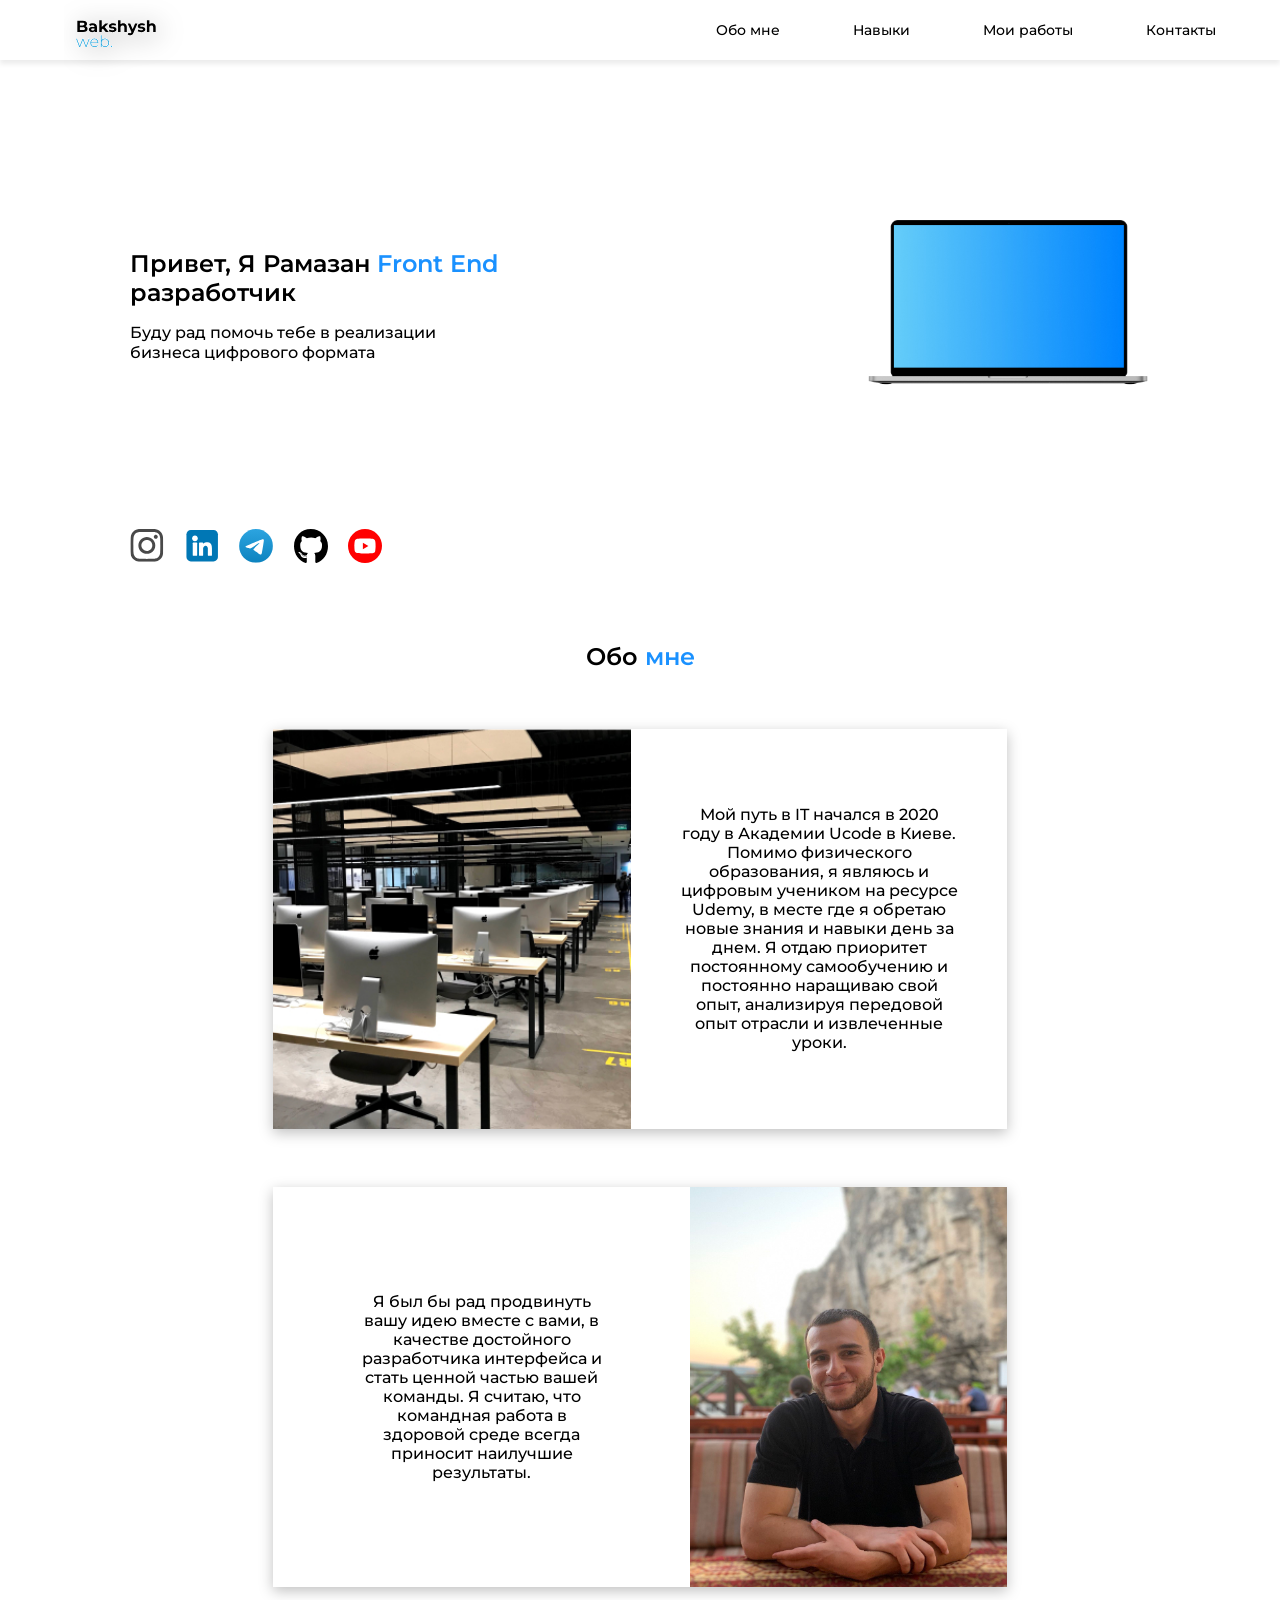
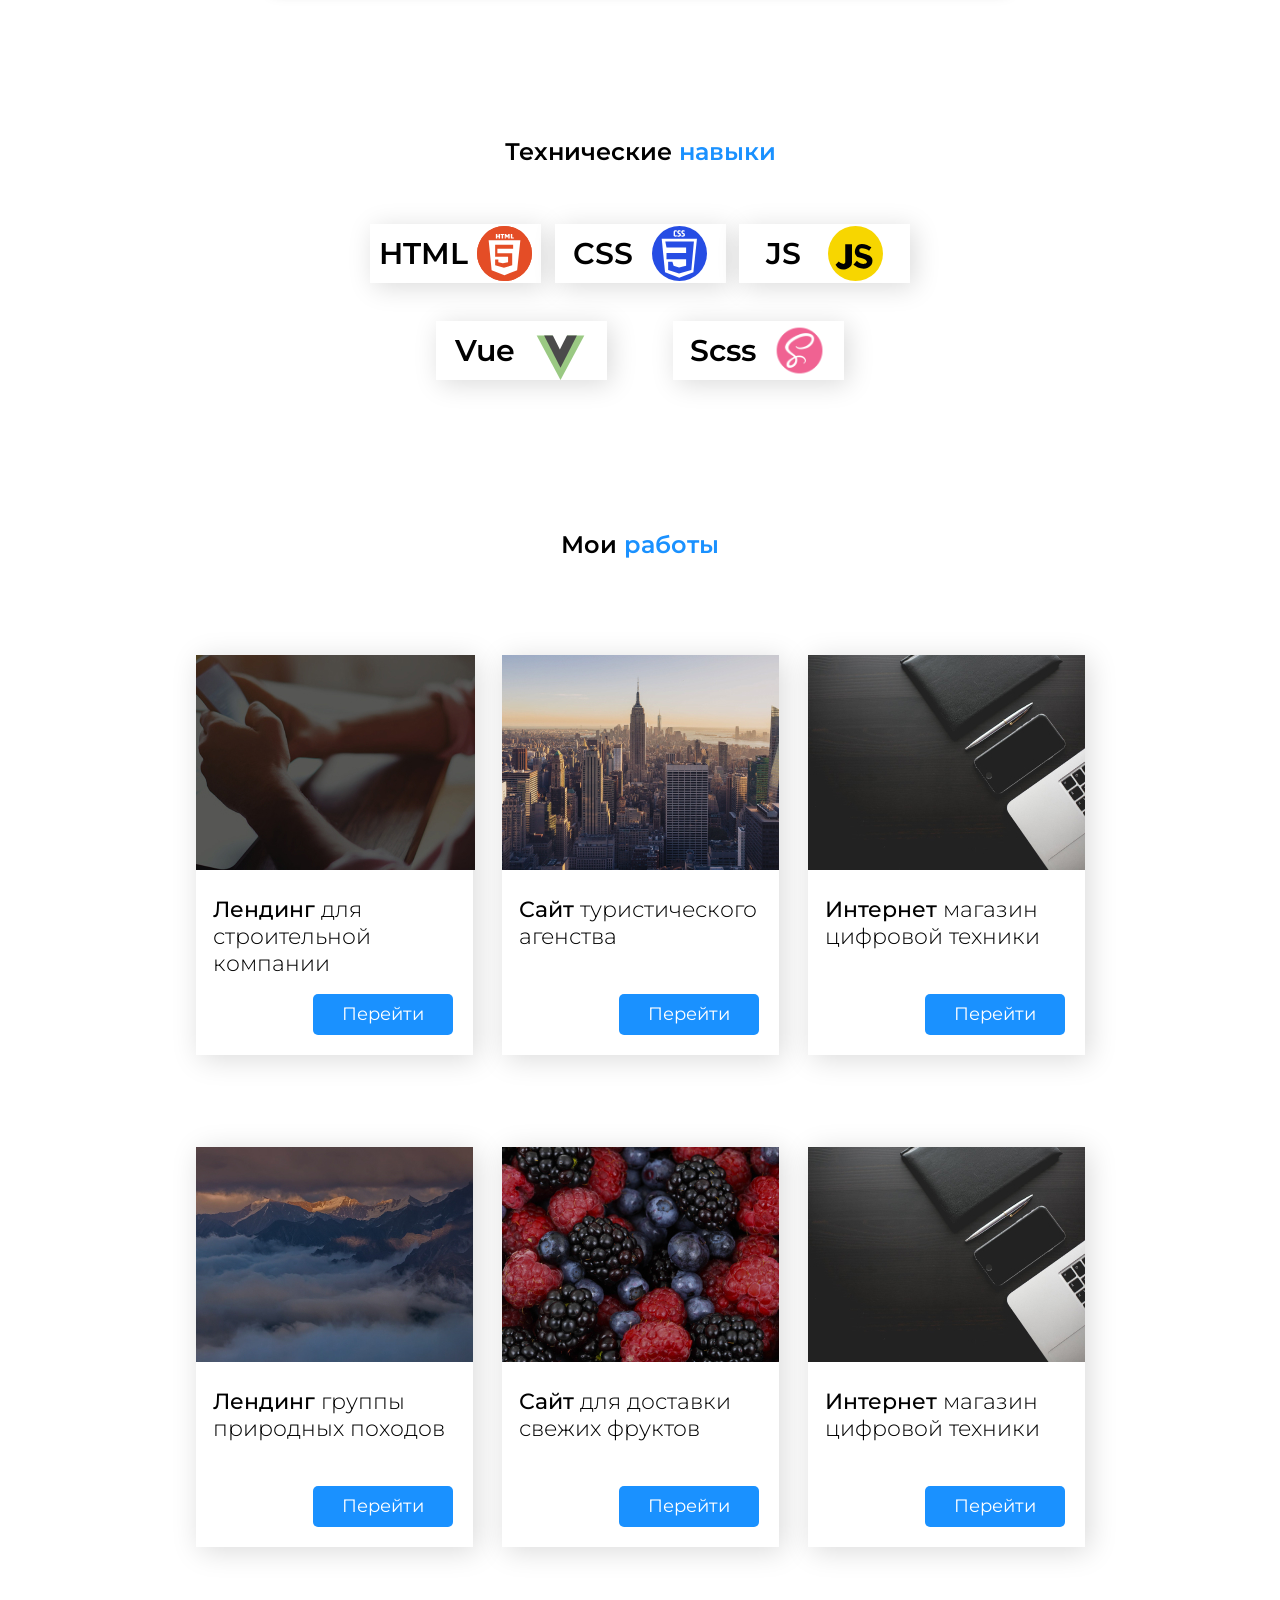
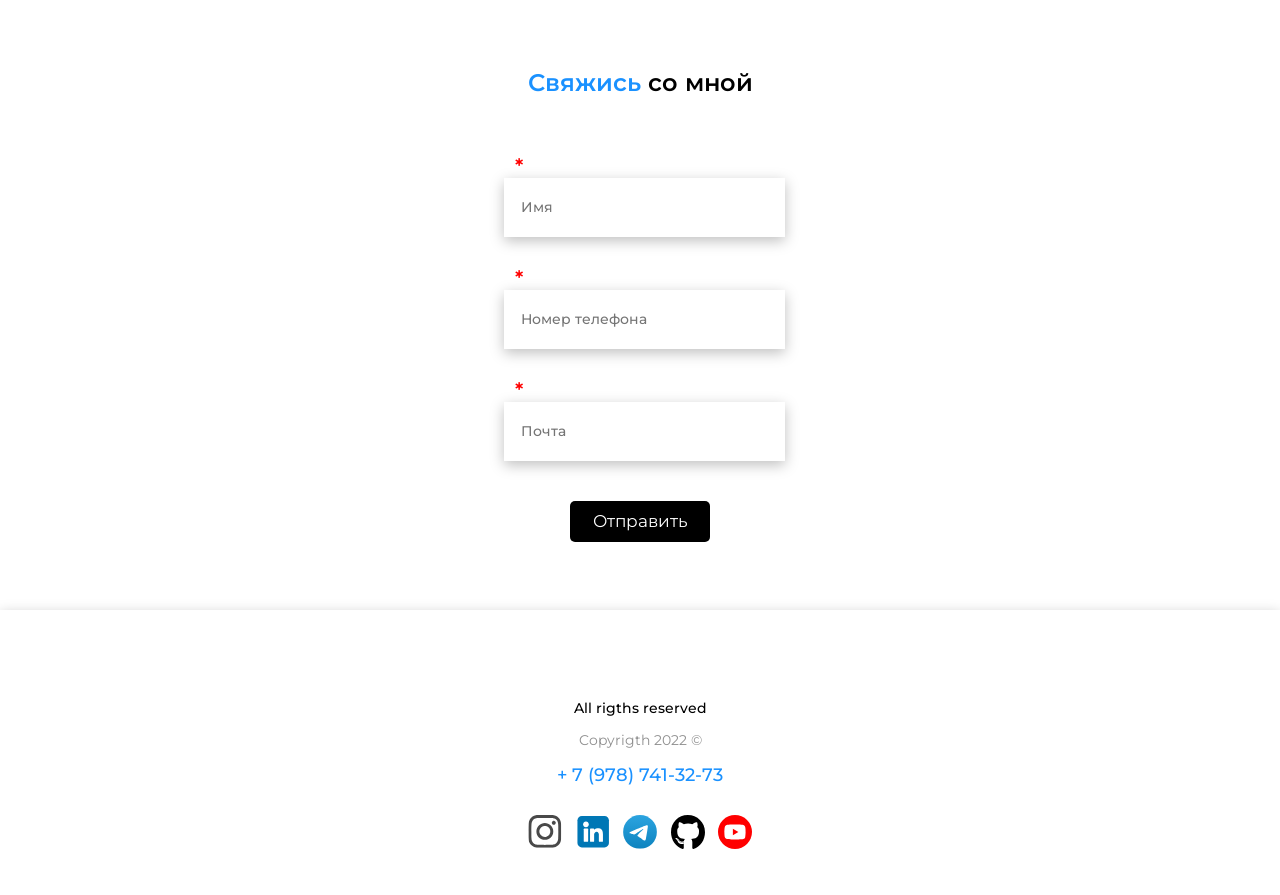
==== index.html @ eff7e360 "second commit" ====
<!DOCTYPE html>
<html lang="en">
<head>
    <meta charset="UTF-8">
    <meta http-equiv="X-UA-Compatible" content="IE=edge">
    <meta name="viewport" content="width=device-width, initial-scale=1.0">
    <link rel="stylesheet" href="/src/css/style.css">
    <title>Bakshyshov-FrontEnd</title>
</head>
<body>
    <header class="header">

        <div class="header-mobile">
            <div class="header-mobile__box">
                <div class="header-mobile__box--logo">
                    <a href="">
                        <svg width="123" height="79" viewBox="0 0 123 79" fill="none" xmlns="http://www.w3.org/2000/svg">
                            <g filter="url(#filter0_d_19_396)">
                            <path d="M13.328 32V20.8H18.8C20.208 20.8 21.264 21.0667 21.968 21.6C22.6827 22.1333 23.04 22.8373 23.04 23.712C23.04 24.2987 22.896 24.8107 22.608 25.248C22.32 25.6747 21.9253 26.0053 21.424 26.24C20.9227 26.4747 20.3467 26.592 19.696 26.592L20 25.936C20.704 25.936 21.328 26.0533 21.872 26.288C22.416 26.512 22.8373 26.848 23.136 27.296C23.4453 27.744 23.6 28.2933 23.6 28.944C23.6 29.904 23.2213 30.656 22.464 31.2C21.7067 31.7333 20.592 32 19.12 32H13.328ZM15.904 30.048H18.928C19.6 30.048 20.1067 29.9413 20.448 29.728C20.8 29.504 20.976 29.152 20.976 28.672C20.976 28.2027 20.8 27.856 20.448 27.632C20.1067 27.3973 19.6 27.28 18.928 27.28H15.712V25.392H18.48C19.1093 25.392 19.5893 25.2853 19.92 25.072C20.2613 24.848 20.432 24.512 20.432 24.064C20.432 23.6267 20.2613 23.3013 19.92 23.088C19.5893 22.864 19.1093 22.752 18.48 22.752H15.904V30.048ZM30.6664 32V30.32L30.5064 29.952V26.944C30.5064 26.4107 30.341 25.9947 30.0104 25.696C29.6904 25.3973 29.1944 25.248 28.5224 25.248C28.0637 25.248 27.6104 25.3227 27.1624 25.472C26.725 25.6107 26.3517 25.8027 26.0424 26.048L25.1464 24.304C25.6157 23.9733 26.181 23.7173 26.8424 23.536C27.5037 23.3547 28.1757 23.264 28.8584 23.264C30.1704 23.264 31.189 23.5733 31.9144 24.192C32.6397 24.8107 33.0024 25.776 33.0024 27.088V32H30.6664ZM28.0424 32.128C27.3704 32.128 26.7944 32.016 26.3144 31.792C25.8344 31.5573 25.4664 31.2427 25.2104 30.848C24.9544 30.4533 24.8264 30.0107 24.8264 29.52C24.8264 29.008 24.949 28.56 25.1944 28.176C25.4504 27.792 25.8504 27.4933 26.3944 27.28C26.9384 27.056 27.6477 26.944 28.5224 26.944H30.8104V28.4H28.7944C28.2077 28.4 27.8024 28.496 27.5784 28.688C27.365 28.88 27.2584 29.12 27.2584 29.408C27.2584 29.728 27.381 29.984 27.6264 30.176C27.8824 30.3573 28.229 30.448 28.6664 30.448C29.0824 30.448 29.4557 30.352 29.7864 30.16C30.117 29.9573 30.357 29.664 30.5064 29.28L30.8904 30.432C30.709 30.9867 30.3784 31.408 29.8984 31.696C29.4184 31.984 28.7997 32.128 28.0424 32.128ZM37.3254 30.24L37.3894 27.2L41.4054 23.392H44.3814L40.5254 27.312L39.2294 28.368L37.3254 30.24ZM35.2614 32V20.128H37.7574V32H35.2614ZM41.6774 32L38.7654 28.384L40.3334 26.448L44.7014 32H41.6774ZM48.4386 32.128C47.7026 32.128 46.9933 32.0427 46.3106 31.872C45.6386 31.6907 45.1053 31.4667 44.7106 31.2L45.5426 29.408C45.9373 29.6533 46.4013 29.856 46.9346 30.016C47.4786 30.1653 48.012 30.24 48.5346 30.24C49.1106 30.24 49.516 30.1707 49.7506 30.032C49.996 29.8933 50.1186 29.7013 50.1186 29.456C50.1186 29.2533 50.0226 29.104 49.8306 29.008C49.6493 28.9013 49.404 28.8213 49.0946 28.768C48.7853 28.7147 48.444 28.6613 48.0706 28.608C47.708 28.5547 47.34 28.4853 46.9666 28.4C46.5933 28.304 46.252 28.1653 45.9426 27.984C45.6333 27.8027 45.3826 27.5573 45.1906 27.248C45.0093 26.9387 44.9186 26.5387 44.9186 26.048C44.9186 25.504 45.0733 25.024 45.3826 24.608C45.7026 24.192 46.1613 23.8667 46.7586 23.632C47.356 23.3867 48.0706 23.264 48.9026 23.264C49.4893 23.264 50.0866 23.328 50.6946 23.456C51.3026 23.584 51.8093 23.7707 52.2146 24.016L51.3826 25.792C50.9666 25.5467 50.5453 25.3813 50.1186 25.296C49.7026 25.2 49.2973 25.152 48.9026 25.152C48.348 25.152 47.9426 25.2267 47.6866 25.376C47.4306 25.5253 47.3026 25.7173 47.3026 25.952C47.3026 26.1653 47.3933 26.3253 47.5746 26.432C47.7666 26.5387 48.0173 26.624 48.3266 26.688C48.636 26.752 48.972 26.8107 49.3346 26.864C49.708 26.9067 50.0813 26.976 50.4546 27.072C50.828 27.168 51.164 27.3067 51.4626 27.488C51.772 27.6587 52.0226 27.8987 52.2146 28.208C52.4066 28.5067 52.5026 28.9013 52.5026 29.392C52.5026 29.9253 52.3426 30.4 52.0226 30.816C51.7026 31.2213 51.2386 31.5413 50.6306 31.776C50.0333 32.0107 49.3026 32.128 48.4386 32.128ZM59.2746 23.264C59.9573 23.264 60.5653 23.4027 61.0986 23.68C61.6426 23.9467 62.0693 24.3627 62.3786 24.928C62.688 25.4827 62.8426 26.1973 62.8426 27.072V32H60.3466V27.456C60.3466 26.7627 60.192 26.2507 59.8826 25.92C59.584 25.5893 59.1573 25.424 58.6026 25.424C58.208 25.424 57.8506 25.5093 57.5306 25.68C57.2213 25.84 56.976 26.0907 56.7946 26.432C56.624 26.7733 56.5386 27.2107 56.5386 27.744V32H54.0426V20.128H56.5386V25.776L55.9786 25.056C56.288 24.48 56.7306 24.0373 57.3066 23.728C57.8826 23.4187 58.5386 23.264 59.2746 23.264ZM66.0369 35.232C65.5889 35.232 65.1462 35.1627 64.7089 35.024C64.2715 34.8853 63.9142 34.6933 63.6369 34.448L64.5489 32.672C64.7409 32.8427 64.9595 32.976 65.2049 33.072C65.4609 33.168 65.7115 33.216 65.9569 33.216C66.3089 33.216 66.5862 33.1307 66.7889 32.96C67.0022 32.8 67.1942 32.528 67.3649 32.144L67.8129 31.088L68.0049 30.816L71.0929 23.392H73.4929L69.6049 32.528C69.3275 33.2213 69.0075 33.7653 68.6449 34.16C68.2929 34.5547 67.8982 34.832 67.4609 34.992C67.0342 35.152 66.5595 35.232 66.0369 35.232ZM67.5089 32.336L63.6689 23.392H66.2449L69.2209 30.592L67.5089 32.336ZM77.2824 32.128C76.5464 32.128 75.837 32.0427 75.1544 31.872C74.4824 31.6907 73.949 31.4667 73.5544 31.2L74.3864 29.408C74.781 29.6533 75.245 29.856 75.7784 30.016C76.3224 30.1653 76.8557 30.24 77.3784 30.24C77.9544 30.24 78.3597 30.1707 78.5944 30.032C78.8397 29.8933 78.9624 29.7013 78.9624 29.456C78.9624 29.2533 78.8664 29.104 78.6744 29.008C78.493 28.9013 78.2477 28.8213 77.9384 28.768C77.629 28.7147 77.2877 28.6613 76.9144 28.608C76.5517 28.5547 76.1837 28.4853 75.8104 28.4C75.437 28.304 75.0957 28.1653 74.7864 27.984C74.477 27.8027 74.2264 27.5573 74.0344 27.248C73.853 26.9387 73.7624 26.5387 73.7624 26.048C73.7624 25.504 73.917 25.024 74.2264 24.608C74.5464 24.192 75.005 23.8667 75.6024 23.632C76.1997 23.3867 76.9144 23.264 77.7464 23.264C78.333 23.264 78.9304 23.328 79.5384 23.456C80.1464 23.584 80.653 23.7707 81.0584 24.016L80.2264 25.792C79.8104 25.5467 79.389 25.3813 78.9624 25.296C78.5464 25.2 78.141 25.152 77.7464 25.152C77.1917 25.152 76.7864 25.2267 76.5304 25.376C76.2744 25.5253 76.1464 25.7173 76.1464 25.952C76.1464 26.1653 76.237 26.3253 76.4184 26.432C76.6104 26.5387 76.861 26.624 77.1704 26.688C77.4797 26.752 77.8157 26.8107 78.1784 26.864C78.5517 26.9067 78.925 26.976 79.2984 27.072C79.6717 27.168 80.0077 27.3067 80.3064 27.488C80.6157 27.6587 80.8664 27.8987 81.0584 28.208C81.2504 28.5067 81.3464 28.9013 81.3464 29.392C81.3464 29.9253 81.1864 30.4 80.8664 30.816C80.5464 31.2213 80.0824 31.5413 79.4744 31.776C78.877 32.0107 78.1464 32.128 77.2824 32.128ZM88.1184 23.264C88.801 23.264 89.409 23.4027 89.9424 23.68C90.4864 23.9467 90.913 24.3627 91.2224 24.928C91.5317 25.4827 91.6864 26.1973 91.6864 27.072V32H89.1904V27.456C89.1904 26.7627 89.0357 26.2507 88.7264 25.92C88.4277 25.5893 88.001 25.424 87.4464 25.424C87.0517 25.424 86.6944 25.5093 86.3744 25.68C86.065 25.84 85.8197 26.0907 85.6384 26.432C85.4677 26.7733 85.3824 27.2107 85.3824 27.744V32H82.8864V20.128H85.3824V25.776L84.8224 25.056C85.1317 24.48 85.5744 24.0373 86.1504 23.728C86.7264 23.4187 87.3824 23.264 88.1184 23.264Z" fill="black"/>
                            <path d="M15.328 47L12.16 38.648H12.928L15.872 46.552H15.536L18.56 38.648H19.248L22.256 46.552H21.904L24.896 38.648H25.632L22.464 47H21.712L18.768 39.416H19.024L16.064 47H15.328ZM30.6505 47.064C29.8078 47.064 29.0612 46.8827 28.4105 46.52C27.7705 46.1573 27.2638 45.656 26.8905 45.016C26.5278 44.376 26.3465 43.6453 26.3465 42.824C26.3465 41.992 26.5172 41.2613 26.8585 40.632C27.2105 39.992 27.6905 39.4907 28.2985 39.128C28.9065 38.7653 29.5892 38.584 30.3465 38.584C31.1038 38.584 31.7812 38.76 32.3785 39.112C32.9865 39.464 33.4612 39.96 33.8025 40.6C34.1545 41.2293 34.3305 41.96 34.3305 42.792C34.3305 42.824 34.3252 42.8613 34.3145 42.904C34.3145 42.936 34.3145 42.9733 34.3145 43.016H26.9385V42.392H33.8825L33.5625 42.696C33.5732 42.0453 33.4345 41.464 33.1465 40.952C32.8692 40.4293 32.4905 40.024 32.0105 39.736C31.5305 39.4373 30.9758 39.288 30.3465 39.288C29.7278 39.288 29.1732 39.4373 28.6825 39.736C28.2025 40.024 27.8238 40.4293 27.5465 40.952C27.2692 41.464 27.1305 42.0507 27.1305 42.712V42.856C27.1305 43.5387 27.2798 44.1467 27.5785 44.68C27.8878 45.2027 28.3092 45.6133 28.8425 45.912C29.3758 46.2 29.9838 46.344 30.6665 46.344C31.1998 46.344 31.6958 46.248 32.1545 46.056C32.6238 45.864 33.0185 45.5707 33.3385 45.176L33.8025 45.704C33.4398 46.152 32.9812 46.4933 32.4265 46.728C31.8825 46.952 31.2905 47.064 30.6505 47.064ZM40.9974 47.064C40.2614 47.064 39.5947 46.8933 38.9974 46.552C38.4107 46.2107 37.9414 45.72 37.5894 45.08C37.248 44.44 37.0774 43.688 37.0774 42.824C37.0774 41.9387 37.248 41.1813 37.5894 40.552C37.9414 39.9227 38.4107 39.4373 38.9974 39.096C39.5947 38.7547 40.2614 38.584 40.9974 38.584C41.7867 38.584 42.4907 38.7653 43.1094 39.128C43.7387 39.48 44.2294 39.976 44.5814 40.616C44.944 41.2453 45.1254 41.9813 45.1254 42.824C45.1254 43.656 44.944 44.392 44.5814 45.032C44.2294 45.672 43.7387 46.1733 43.1094 46.536C42.4907 46.888 41.7867 47.064 40.9974 47.064ZM36.8054 47V35.128H37.6054V41.352L37.4454 42.808L37.5734 44.264V47H36.8054ZM40.9494 46.344C41.5894 46.344 42.1654 46.2 42.6774 45.912C43.1894 45.6133 43.5894 45.1973 43.8774 44.664C44.176 44.1307 44.3254 43.5173 44.3254 42.824C44.3254 42.12 44.176 41.5067 43.8774 40.984C43.5894 40.4507 43.1894 40.04 42.6774 39.752C42.1654 39.4533 41.5894 39.304 40.9494 39.304C40.3094 39.304 39.7334 39.4533 39.2214 39.752C38.72 40.04 38.32 40.4507 38.0214 40.984C37.7334 41.5067 37.5894 42.12 37.5894 42.824C37.5894 43.5173 37.7334 44.1307 38.0214 44.664C38.32 45.1973 38.72 45.6133 39.2214 45.912C39.7334 46.2 40.3094 46.344 40.9494 46.344Z" fill="#1AA1DB"/>
                            <path d="M47.5063 47.064C47.3249 47.064 47.1649 47 47.0263 46.872C46.8983 46.7333 46.8343 46.568 46.8343 46.376C46.8343 46.184 46.8983 46.024 47.0263 45.896C47.1649 45.768 47.3249 45.704 47.5063 45.704C47.6876 45.704 47.8423 45.768 47.9703 45.896C48.1089 46.024 48.1783 46.184 48.1783 46.376C48.1783 46.568 48.1089 46.7333 47.9703 46.872C47.8423 47 47.6876 47.064 47.5063 47.064Z" fill="#27AEE8"/>
                            </g>
                            <defs>
                            <filter id="filter0_d_19_396" x="-10.84" y="-2.87199" width="133.526" height="80.936" filterUnits="userSpaceOnUse" color-interpolation-filters="sRGB">
                            <feFlood flood-opacity="0" result="BackgroundImageFix"/>
                            <feColorMatrix in="SourceAlpha" type="matrix" values="0 0 0 0 0 0 0 0 0 0 0 0 0 0 0 0 0 0 127 0" result="hardAlpha"/>
                            <feOffset dx="4" dy="4"/>
                            <feGaussianBlur stdDeviation="13.5"/>
                            <feComposite in2="hardAlpha" operator="out"/>
                            <feColorMatrix type="matrix" values="0 0 0 0 0 0 0 0 0 0 0 0 0 0 0 0 0 0 0.15 0"/>
                            <feBlend mode="normal" in2="BackgroundImageFix" result="effect1_dropShadow_19_396"/>
                            <feBlend mode="normal" in="SourceGraphic" in2="effect1_dropShadow_19_396" result="shape"/>
                            </filter>
                            </defs>
                        </svg>
                    </a>
                </div>
            </div>
            

            <div class="header-mobile__box--burger">
                <span></span>
            </div>

            <div class="header-mobile__box--menu">
                <ul class="header-mobile__box--menu__list">
                    <li>
                        <a class="links" href="#about">Обо мне</a>
                    </li>
                    <li>
                        <a class="links" id="links" href="#skills">Навыки</a>
                    </li>
                    <li>
                        <a class="links" href="#projects">Мои работы</a>
                    </li>
                    <li>
                        <a class="links" href="#contact">Контакты</a>
                    </li>
                </ul>
            </div>
        </div>

        
        
        <div class="header-desktop">
            <div class="header-desktop-container">
                <div class="header-desktop-container__logo">
                    <a href="">
                        <svg width="123" height="79" viewBox="0 0 123 79" fill="none" xmlns="http://www.w3.org/2000/svg">
                            <g filter="url(#filter0_d_19_396)">
                            <path d="M13.328 32V20.8H18.8C20.208 20.8 21.264 21.0667 21.968 21.6C22.6827 22.1333 23.04 22.8373 23.04 23.712C23.04 24.2987 22.896 24.8107 22.608 25.248C22.32 25.6747 21.9253 26.0053 21.424 26.24C20.9227 26.4747 20.3467 26.592 19.696 26.592L20 25.936C20.704 25.936 21.328 26.0533 21.872 26.288C22.416 26.512 22.8373 26.848 23.136 27.296C23.4453 27.744 23.6 28.2933 23.6 28.944C23.6 29.904 23.2213 30.656 22.464 31.2C21.7067 31.7333 20.592 32 19.12 32H13.328ZM15.904 30.048H18.928C19.6 30.048 20.1067 29.9413 20.448 29.728C20.8 29.504 20.976 29.152 20.976 28.672C20.976 28.2027 20.8 27.856 20.448 27.632C20.1067 27.3973 19.6 27.28 18.928 27.28H15.712V25.392H18.48C19.1093 25.392 19.5893 25.2853 19.92 25.072C20.2613 24.848 20.432 24.512 20.432 24.064C20.432 23.6267 20.2613 23.3013 19.92 23.088C19.5893 22.864 19.1093 22.752 18.48 22.752H15.904V30.048ZM30.6664 32V30.32L30.5064 29.952V26.944C30.5064 26.4107 30.341 25.9947 30.0104 25.696C29.6904 25.3973 29.1944 25.248 28.5224 25.248C28.0637 25.248 27.6104 25.3227 27.1624 25.472C26.725 25.6107 26.3517 25.8027 26.0424 26.048L25.1464 24.304C25.6157 23.9733 26.181 23.7173 26.8424 23.536C27.5037 23.3547 28.1757 23.264 28.8584 23.264C30.1704 23.264 31.189 23.5733 31.9144 24.192C32.6397 24.8107 33.0024 25.776 33.0024 27.088V32H30.6664ZM28.0424 32.128C27.3704 32.128 26.7944 32.016 26.3144 31.792C25.8344 31.5573 25.4664 31.2427 25.2104 30.848C24.9544 30.4533 24.8264 30.0107 24.8264 29.52C24.8264 29.008 24.949 28.56 25.1944 28.176C25.4504 27.792 25.8504 27.4933 26.3944 27.28C26.9384 27.056 27.6477 26.944 28.5224 26.944H30.8104V28.4H28.7944C28.2077 28.4 27.8024 28.496 27.5784 28.688C27.365 28.88 27.2584 29.12 27.2584 29.408C27.2584 29.728 27.381 29.984 27.6264 30.176C27.8824 30.3573 28.229 30.448 28.6664 30.448C29.0824 30.448 29.4557 30.352 29.7864 30.16C30.117 29.9573 30.357 29.664 30.5064 29.28L30.8904 30.432C30.709 30.9867 30.3784 31.408 29.8984 31.696C29.4184 31.984 28.7997 32.128 28.0424 32.128ZM37.3254 30.24L37.3894 27.2L41.4054 23.392H44.3814L40.5254 27.312L39.2294 28.368L37.3254 30.24ZM35.2614 32V20.128H37.7574V32H35.2614ZM41.6774 32L38.7654 28.384L40.3334 26.448L44.7014 32H41.6774ZM48.4386 32.128C47.7026 32.128 46.9933 32.0427 46.3106 31.872C45.6386 31.6907 45.1053 31.4667 44.7106 31.2L45.5426 29.408C45.9373 29.6533 46.4013 29.856 46.9346 30.016C47.4786 30.1653 48.012 30.24 48.5346 30.24C49.1106 30.24 49.516 30.1707 49.7506 30.032C49.996 29.8933 50.1186 29.7013 50.1186 29.456C50.1186 29.2533 50.0226 29.104 49.8306 29.008C49.6493 28.9013 49.404 28.8213 49.0946 28.768C48.7853 28.7147 48.444 28.6613 48.0706 28.608C47.708 28.5547 47.34 28.4853 46.9666 28.4C46.5933 28.304 46.252 28.1653 45.9426 27.984C45.6333 27.8027 45.3826 27.5573 45.1906 27.248C45.0093 26.9387 44.9186 26.5387 44.9186 26.048C44.9186 25.504 45.0733 25.024 45.3826 24.608C45.7026 24.192 46.1613 23.8667 46.7586 23.632C47.356 23.3867 48.0706 23.264 48.9026 23.264C49.4893 23.264 50.0866 23.328 50.6946 23.456C51.3026 23.584 51.8093 23.7707 52.2146 24.016L51.3826 25.792C50.9666 25.5467 50.5453 25.3813 50.1186 25.296C49.7026 25.2 49.2973 25.152 48.9026 25.152C48.348 25.152 47.9426 25.2267 47.6866 25.376C47.4306 25.5253 47.3026 25.7173 47.3026 25.952C47.3026 26.1653 47.3933 26.3253 47.5746 26.432C47.7666 26.5387 48.0173 26.624 48.3266 26.688C48.636 26.752 48.972 26.8107 49.3346 26.864C49.708 26.9067 50.0813 26.976 50.4546 27.072C50.828 27.168 51.164 27.3067 51.4626 27.488C51.772 27.6587 52.0226 27.8987 52.2146 28.208C52.4066 28.5067 52.5026 28.9013 52.5026 29.392C52.5026 29.9253 52.3426 30.4 52.0226 30.816C51.7026 31.2213 51.2386 31.5413 50.6306 31.776C50.0333 32.0107 49.3026 32.128 48.4386 32.128ZM59.2746 23.264C59.9573 23.264 60.5653 23.4027 61.0986 23.68C61.6426 23.9467 62.0693 24.3627 62.3786 24.928C62.688 25.4827 62.8426 26.1973 62.8426 27.072V32H60.3466V27.456C60.3466 26.7627 60.192 26.2507 59.8826 25.92C59.584 25.5893 59.1573 25.424 58.6026 25.424C58.208 25.424 57.8506 25.5093 57.5306 25.68C57.2213 25.84 56.976 26.0907 56.7946 26.432C56.624 26.7733 56.5386 27.2107 56.5386 27.744V32H54.0426V20.128H56.5386V25.776L55.9786 25.056C56.288 24.48 56.7306 24.0373 57.3066 23.728C57.8826 23.4187 58.5386 23.264 59.2746 23.264ZM66.0369 35.232C65.5889 35.232 65.1462 35.1627 64.7089 35.024C64.2715 34.8853 63.9142 34.6933 63.6369 34.448L64.5489 32.672C64.7409 32.8427 64.9595 32.976 65.2049 33.072C65.4609 33.168 65.7115 33.216 65.9569 33.216C66.3089 33.216 66.5862 33.1307 66.7889 32.96C67.0022 32.8 67.1942 32.528 67.3649 32.144L67.8129 31.088L68.0049 30.816L71.0929 23.392H73.4929L69.6049 32.528C69.3275 33.2213 69.0075 33.7653 68.6449 34.16C68.2929 34.5547 67.8982 34.832 67.4609 34.992C67.0342 35.152 66.5595 35.232 66.0369 35.232ZM67.5089 32.336L63.6689 23.392H66.2449L69.2209 30.592L67.5089 32.336ZM77.2824 32.128C76.5464 32.128 75.837 32.0427 75.1544 31.872C74.4824 31.6907 73.949 31.4667 73.5544 31.2L74.3864 29.408C74.781 29.6533 75.245 29.856 75.7784 30.016C76.3224 30.1653 76.8557 30.24 77.3784 30.24C77.9544 30.24 78.3597 30.1707 78.5944 30.032C78.8397 29.8933 78.9624 29.7013 78.9624 29.456C78.9624 29.2533 78.8664 29.104 78.6744 29.008C78.493 28.9013 78.2477 28.8213 77.9384 28.768C77.629 28.7147 77.2877 28.6613 76.9144 28.608C76.5517 28.5547 76.1837 28.4853 75.8104 28.4C75.437 28.304 75.0957 28.1653 74.7864 27.984C74.477 27.8027 74.2264 27.5573 74.0344 27.248C73.853 26.9387 73.7624 26.5387 73.7624 26.048C73.7624 25.504 73.917 25.024 74.2264 24.608C74.5464 24.192 75.005 23.8667 75.6024 23.632C76.1997 23.3867 76.9144 23.264 77.7464 23.264C78.333 23.264 78.9304 23.328 79.5384 23.456C80.1464 23.584 80.653 23.7707 81.0584 24.016L80.2264 25.792C79.8104 25.5467 79.389 25.3813 78.9624 25.296C78.5464 25.2 78.141 25.152 77.7464 25.152C77.1917 25.152 76.7864 25.2267 76.5304 25.376C76.2744 25.5253 76.1464 25.7173 76.1464 25.952C76.1464 26.1653 76.237 26.3253 76.4184 26.432C76.6104 26.5387 76.861 26.624 77.1704 26.688C77.4797 26.752 77.8157 26.8107 78.1784 26.864C78.5517 26.9067 78.925 26.976 79.2984 27.072C79.6717 27.168 80.0077 27.3067 80.3064 27.488C80.6157 27.6587 80.8664 27.8987 81.0584 28.208C81.2504 28.5067 81.3464 28.9013 81.3464 29.392C81.3464 29.9253 81.1864 30.4 80.8664 30.816C80.5464 31.2213 80.0824 31.5413 79.4744 31.776C78.877 32.0107 78.1464 32.128 77.2824 32.128ZM88.1184 23.264C88.801 23.264 89.409 23.4027 89.9424 23.68C90.4864 23.9467 90.913 24.3627 91.2224 24.928C91.5317 25.4827 91.6864 26.1973 91.6864 27.072V32H89.1904V27.456C89.1904 26.7627 89.0357 26.2507 88.7264 25.92C88.4277 25.5893 88.001 25.424 87.4464 25.424C87.0517 25.424 86.6944 25.5093 86.3744 25.68C86.065 25.84 85.8197 26.0907 85.6384 26.432C85.4677 26.7733 85.3824 27.2107 85.3824 27.744V32H82.8864V20.128H85.3824V25.776L84.8224 25.056C85.1317 24.48 85.5744 24.0373 86.1504 23.728C86.7264 23.4187 87.3824 23.264 88.1184 23.264Z" fill="black"/>
                            <path d="M15.328 47L12.16 38.648H12.928L15.872 46.552H15.536L18.56 38.648H19.248L22.256 46.552H21.904L24.896 38.648H25.632L22.464 47H21.712L18.768 39.416H19.024L16.064 47H15.328ZM30.6505 47.064C29.8078 47.064 29.0612 46.8827 28.4105 46.52C27.7705 46.1573 27.2638 45.656 26.8905 45.016C26.5278 44.376 26.3465 43.6453 26.3465 42.824C26.3465 41.992 26.5172 41.2613 26.8585 40.632C27.2105 39.992 27.6905 39.4907 28.2985 39.128C28.9065 38.7653 29.5892 38.584 30.3465 38.584C31.1038 38.584 31.7812 38.76 32.3785 39.112C32.9865 39.464 33.4612 39.96 33.8025 40.6C34.1545 41.2293 34.3305 41.96 34.3305 42.792C34.3305 42.824 34.3252 42.8613 34.3145 42.904C34.3145 42.936 34.3145 42.9733 34.3145 43.016H26.9385V42.392H33.8825L33.5625 42.696C33.5732 42.0453 33.4345 41.464 33.1465 40.952C32.8692 40.4293 32.4905 40.024 32.0105 39.736C31.5305 39.4373 30.9758 39.288 30.3465 39.288C29.7278 39.288 29.1732 39.4373 28.6825 39.736C28.2025 40.024 27.8238 40.4293 27.5465 40.952C27.2692 41.464 27.1305 42.0507 27.1305 42.712V42.856C27.1305 43.5387 27.2798 44.1467 27.5785 44.68C27.8878 45.2027 28.3092 45.6133 28.8425 45.912C29.3758 46.2 29.9838 46.344 30.6665 46.344C31.1998 46.344 31.6958 46.248 32.1545 46.056C32.6238 45.864 33.0185 45.5707 33.3385 45.176L33.8025 45.704C33.4398 46.152 32.9812 46.4933 32.4265 46.728C31.8825 46.952 31.2905 47.064 30.6505 47.064ZM40.9974 47.064C40.2614 47.064 39.5947 46.8933 38.9974 46.552C38.4107 46.2107 37.9414 45.72 37.5894 45.08C37.248 44.44 37.0774 43.688 37.0774 42.824C37.0774 41.9387 37.248 41.1813 37.5894 40.552C37.9414 39.9227 38.4107 39.4373 38.9974 39.096C39.5947 38.7547 40.2614 38.584 40.9974 38.584C41.7867 38.584 42.4907 38.7653 43.1094 39.128C43.7387 39.48 44.2294 39.976 44.5814 40.616C44.944 41.2453 45.1254 41.9813 45.1254 42.824C45.1254 43.656 44.944 44.392 44.5814 45.032C44.2294 45.672 43.7387 46.1733 43.1094 46.536C42.4907 46.888 41.7867 47.064 40.9974 47.064ZM36.8054 47V35.128H37.6054V41.352L37.4454 42.808L37.5734 44.264V47H36.8054ZM40.9494 46.344C41.5894 46.344 42.1654 46.2 42.6774 45.912C43.1894 45.6133 43.5894 45.1973 43.8774 44.664C44.176 44.1307 44.3254 43.5173 44.3254 42.824C44.3254 42.12 44.176 41.5067 43.8774 40.984C43.5894 40.4507 43.1894 40.04 42.6774 39.752C42.1654 39.4533 41.5894 39.304 40.9494 39.304C40.3094 39.304 39.7334 39.4533 39.2214 39.752C38.72 40.04 38.32 40.4507 38.0214 40.984C37.7334 41.5067 37.5894 42.12 37.5894 42.824C37.5894 43.5173 37.7334 44.1307 38.0214 44.664C38.32 45.1973 38.72 45.6133 39.2214 45.912C39.7334 46.2 40.3094 46.344 40.9494 46.344Z" fill="#1AA1DB"/>
                            <path d="M47.5063 47.064C47.3249 47.064 47.1649 47 47.0263 46.872C46.8983 46.7333 46.8343 46.568 46.8343 46.376C46.8343 46.184 46.8983 46.024 47.0263 45.896C47.1649 45.768 47.3249 45.704 47.5063 45.704C47.6876 45.704 47.8423 45.768 47.9703 45.896C48.1089 46.024 48.1783 46.184 48.1783 46.376C48.1783 46.568 48.1089 46.7333 47.9703 46.872C47.8423 47 47.6876 47.064 47.5063 47.064Z" fill="#27AEE8"/>
                            </g>
                            <defs>
                            <filter id="filter0_d_19_396" x="-10.84" y="-2.87199" width="133.526" height="80.936" filterUnits="userSpaceOnUse" color-interpolation-filters="sRGB">
                            <feFlood flood-opacity="0" result="BackgroundImageFix"/>
                            <feColorMatrix in="SourceAlpha" type="matrix" values="0 0 0 0 0 0 0 0 0 0 0 0 0 0 0 0 0 0 127 0" result="hardAlpha"/>
                            <feOffset dx="4" dy="4"/>
                            <feGaussianBlur stdDeviation="13.5"/>
                            <feComposite in2="hardAlpha" operator="out"/>
                            <feColorMatrix type="matrix" values="0 0 0 0 0 0 0 0 0 0 0 0 0 0 0 0 0 0 0.15 0"/>
                            <feBlend mode="normal" in2="BackgroundImageFix" result="effect1_dropShadow_19_396"/>
                            <feBlend mode="normal" in="SourceGraphic" in2="effect1_dropShadow_19_396" result="shape"/>
                            </filter>
                            </defs>
                        </svg>
                    </a>
                </div>
                <ul class="header-desktop-container__menu">
                    <li class="header-desktop-container__menu--item">
                        <a href="#about">Обо мне</a>
                    </li>
                    <li class="header-desktop-container__menu--item">
                        <a href="#skills">Навыки</a>
                    </li>
                    <li class="header-desktop-container__menu--item">
                        <a href="#projects">Мои работы</a>
                    </li>
                    <li class="header-desktop-container__menu--item">
                        <a href="#contact">Контакты</a>
                    </li>
                </ul>
            </div>
        </div>
        
    </header>

    <div class="container">

        <div class="promo">

            <div class="promo-title">
                <h1 class="promo-title__name">
                    Привет, 
                    Я Рамазан
                    <span>Front End</span> разработчик
                </h1>
                <h2 class="promo-title__text">
                    Буду рад помочь тебе 
                    в реализации бизнеса
                    цифрового формата
                </h2>
            </div>

            <div class="promo-item">
                <img src="/img/laptop.jpg" alt="">
            </div>

            <div class="promo-links">
                <a href="https://www.instagram.com/ramazan.bakshish/?hl=ru">
                    <img src="/icons/Instagram.svg" alt="">
                </a>
                <a href="https://www.linkedin.com/in/%D1%80%D0%B0%D0%BC%D0%B0%D0%B7%D0%B0%D0%BD-%D0%B1%D0%B0%D0%BA%D1%88%D0%B8%D1%88%D0%BE%D0%B2-4a089b219/">
                    <img src="/icons/linkedin.svg" alt="">
                </a>
                <a href="https://t.me/ramazanbkshsh">
                    <img src="/icons/Telegram.svg" alt="">
                </a>
                <a href="https://github.com/RamazanTemirkayevich">
                    <img src="/icons/GitHub.svg" alt="">
                </a>
                <a href="https://www.youtube.com/channel/UC2m6R6exoekuHz87WYA3WGQ">
                    <img src="/icons/Youtube.svg" alt="">
                </a>
            </div>
            
        </div>

        <div id="about" class="about">
            <h2 class="about-title">
                Обо <span>мне</span>
            </h2>

            <div class="about-first">
                <div class="about-first__img">
                    <img src="/img/promo-first.jpg" alt="">
                </div>
                <p class="about-first__text">
                    Мой путь в IT начался в 2020 году в Академии Ucode в Киеве. Помимо физического образования, я являюсь и цифровым учеником на ресурсе Udemy, в месте где я обретаю новые знания и навыки день за днем. Я отдаю приоритет постоянному самообучению и постоянно наращиваю свой опыт, анализируя передовой опыт отрасли и извлеченные уроки.
                </p>
            </div>

            <div class="about-second">
                <p class="about-second__text--desk">
                    Я был бы рад продвинуть вашу идею вместе с вами, в качестве достойного разработчика интерфейса и стать ценной частью вашей команды. Я считаю, что командная работа в здоровой среде всегда приносит наилучшие результаты.
                </p>
                <div class="about-second__img">
                    <img src="/img/promo-second.jpeg" alt="">
                </div>
                <p class="about-second__text">
                    Я был бы рад продвинуть вашу идею вместе с вами, в качестве достойного разработчика интерфейса и стать ценной частью вашей команды. Я считаю, что командная работа в здоровой среде всегда приносит наилучшие результаты.
                </p>
            </div>
        </div>

        <div id="skills" class="skills">
            <h2 class="skills-title">
                Технические <span>навыки</span>
            </h2>

            <div class="skills-items">
                <div class="skills-items__item">
                    <span>HTML</span>
                    <img src="/icons/html.svg" alt="">
                </div>
                <div class="skills-items__item">
                    <span>CSS</span>
                    <img src="/icons/css.svg" alt="">
                </div>
                <div class="skills-items__item">
                    <span>JS</span>
                    <img src="/icons/js.svg" alt="">                       
                </div>
                <div class="skills-items__item">
                    <span>Vue</span>
                    <img src="/icons/vue.svg" alt="">
                </div>
                <div class="skills-items__item">
                    <span>Scss</span>
                    <img src="/icons/scss.png" alt="">
                </div>
            </div>
        </div>

        <div id="projects" class="projects">
            <h2 class="projects-title">
                Мои <span>работы</span>
            </h2>

            <div class="projects-cards">
                <div class="projects-cards__item">
                    <div class="projects-cards__item--img">
                        <img src="/img/card1.jpg" alt="">
                    </div>
                    <p class="projects-cards__item--text">
                        <b>Лендинг</b> для строительной компании
                    </p>
                    <button class="projects-cards__item--btn">
                        <a href="/projects/la-grace2-master/index.html">Перейти</a>
                    </button>
                </div>
                <div class="projects-cards__item">
                    <div class="projects-cards__item--img">
                        <img src="/img/card2.jpg" alt="">
                    </div>
                    <p class="projects-cards__item--text">
                        <b>Сайт</b> туристического агенства
                    </p>
                    <button class="projects-cards__item--btn">
                        <a href="/projects/child-store/index.html">Перейти</a>
                    </button>
                </div>
                <div class="projects-cards__item">
                    <div class="projects-cards__item--img">
                        <img src="/img/card3.jpg" alt="">
                    </div>
                    <p class="projects-cards__item--text">
                        <b>Интернет</b> магазин цифровой техники
                    </p>
                    <button class="projects-cards__item--btn">
                        <a href="">Перейти</a>
                    </button>
                </div>
                <div class="projects-cards__item">
                    <div class="projects-cards__item--img">
                        <img src="/img/card4.jpg" alt="">
                    </div>
                    <p class="projects-cards__item--text">
                        <b>Лендинг</b> группы природных походов
                    </p>
                    <button class="projects-cards__item--btn">
                        <a href="">Перейти</a>
                    </button>
                </div>
                <div class="projects-cards__item">
                    <div class="projects-cards__item--img">
                        <img src="/img/card5.jpg" alt="">
                    </div>
                    <p class="projects-cards__item--text">
                        <b>Сайт</b> для доставки свежих фруктов
                    </p>
                    <button class="projects-cards__item--btn">
                        <a href="">Перейти</a>
                    </button>
                </div>
                <div class="projects-cards__item">
                    <div class="projects-cards__item--img">
                        <img src="/img/card3.jpg" alt="">
                    </div>
                    <p class="projects-cards__item--text">
                        <b>Интернет</b> магазин цифровой техники
                    </p>
                    <button class="projects-cards__item--btn">
                        <a href="">Перейти</a>
                    </button>
                </div>
            </div>
        </div>

        <div id="contact" class="connect">
            <h1 class="connect-title">
                <span>Свяжись</span> со мной
            </h1>

            <div class="connect-form">
                <form action="" class="connect-form__inputs">
                    <div class="connect-form__input">
                        <span>*</span>
                        <input class="connect-form__input--item" type="text" placeholder="Имя">
                    </div>
                    <div class="connect-form__input">
                        <span>*</span>
                        <input class="connect-form__input--item" type="phone" placeholder="Номер телефона" required>
                    </div>
                    <div class="connect-form__input">
                        <span>*</span>
                        <input class="connect-form__input--item" type="email" placeholder="Почта">
                    </div>
                    <button type="submit" class="connect-form__btn">
                        <span>Отправить</span>
                    </button>
                </form>
            </div>
        </div>
    </div>

    <footer class="footer">
        <div class="footer-title">
            <p>All rigths reserved</p>
            <span>Copyrigth 2022 ©</span>
            <a href="tel:+79787413273">+ 7 (978) 741-32-73</a>
        </div>

        <div class="footer-links">
            <a href="https://www.instagram.com/ramazan.bakshish/?hl=ru">
                <img src="/icons/Instagram.svg" alt="">
            </a>
            <a href="https://www.linkedin.com/in/%D1%80%D0%B0%D0%BC%D0%B0%D0%B7%D0%B0%D0%BD-%D0%B1%D0%B0%D0%BA%D1%88%D0%B8%D1%88%D0%BE%D0%B2-4a089b219/">
                <img src="/icons/linkedin.svg" alt="">
            </a>
            <a href="https://www.youtube.com/channel/UC2m6R6exoekuHz87WYA3WGQ">
                <img src="/icons/Telegram.svg" alt="">
            </a>
            <a href="https://www.youtube.com/channel/UC2m6R6exoekuHz87WYA3WGQ">
                <img src="/icons/GitHub.svg" alt="">
            </a>
            <a href="https://www.youtube.com/channel/UC2m6R6exoekuHz87WYA3WGQ">
                <img src="/icons/Youtube.svg" alt="">
            </a>
        </div>
    </footer>

    <script src="/src/script/script.js"></script>
</body>
</html>
---- src/css/style.css ----
@import url("https://fonts.googleapis.com/css2?family=Montserrat:wght@200;400;500;600;700&display=swap");@media (min-width: 320px){.header{width:100%}.header-mobile{display:flex;align-items:center;justify-content:space-between;width:95%;margin:auto;position:relative}.header-mobile__box{position:fixed;background:#fff;margin:0;padding:0;top:0;left:0;box-shadow:0px 4px 5px rgba(0,0,0,0.08);width:100%;height:45px;z-index:3;transition:0.5s}.header-mobile__box.hide{box-shadow:none}.header-mobile__box--logo{z-index:2;position:fixed;top:-8px}.header-mobile__box--burger{display:block;position:fixed;top:13px;right:20px;width:34px;height:20px;z-index:4}.header-mobile__box--burger span{position:absolute;background-color:#333333;right:0;width:50%;height:3px;top:9px;transition:0.5s;border-radius:20px}.header-mobile__box--burger.active>span{transform:scale(0)}.header-mobile__box--burger::before{content:'';background-color:#333333;position:absolute;width:100%;height:3px;left:0;transition:0.5s;border-radius:20px}.header-mobile__box--burger::after{content:'';background-color:#333333;position:absolute;width:80%;height:3px;right:0;transition:0.5s;border-radius:20px}.header-mobile__box--burger::before{top:0}.header-mobile__box--burger::after{bottom:0}.header-mobile__box--burger.active::before{transform:rotate(45deg);top:9px}.header-mobile__box--burger.active::after{transform:rotate(-45deg);bottom:8px;width:100%}.header-mobile__box--menu{position:fixed;left:-100%;top:0;width:100%;height:100%;background-color:#FFFFFF;transition:0.3s}.header-mobile__box--menu__list{display:block;position:fixed;z-index:2;margin:60px 0px 0px 0px;overflow:auto;text-align:center}.header-mobile__box--menu__list>li{margin:60px 0px 0px 0px}.header-mobile__box--menu__list>li>a{font-size:30px;color:#000;-moz-transition:width 0.3s ease-out;-o-transition:width 0.3s ease-out;-webkit-transition:width 0.3s ease-out}.header-mobile__box--menu__list>li>a:hover:after,.header-mobile__box--menu__list>li a:focus:after{width:100%}.header-mobile__box--menu__list.out{visibility:hidden}.header-mobile__box--menu.active{left:0}.header-desktop{display:none}}@media (min-width: 320px) and (min-width: 768px){.header-mobile{display:none}.header-desktop{display:block;width:100%;background:#fff;box-shadow:0px 4px 5px rgba(0,0,0,0.08)}.header-desktop-container{width:90%;display:flex;justify-content:space-between;margin:auto}.header-desktop-container__logo{height:60px}.header-desktop-container__menu{display:flex;width:500px;justify-content:space-between;align-items:center}.header-desktop-container__menu--item>a{position:relative;line-height:20px;color:#000}.header-desktop-container__menu--item>a:after{display:block;position:absolute;left:0;width:0;height:2px;background-color:#1A91FF;content:"";-moz-transition:width 0.3s ease-out;-o-transition:width 0.3s ease-out;-webkit-transition:width 0.3s ease-out}.header-desktop-container__menu--item>a:hover:after,.header-desktop-container__menu--item a:focus:after{width:100%}}@media (min-width: 320px){.promo{margin:150px auto auto auto}.promo-title__name{font-weight:600;font-size:24px;line-height:29px;color:#000000;text-align:center}.promo-title__name>span{font-size:24px;font-weight:600;line-height:29px;color:#1A91FF}.promo-title__text{font-weight:500;font-size:16px;line-height:20px;color:#000000;text-align:center}.promo-item{width:232px;margin:109px auto auto auto}.promo-item>img{width:100%}.promo-links{margin:180px auto auto auto;width:18em;display:flex;justify-content:space-between}}@media (min-width: 1024px){.promo{margin:160px auto auto auto;display:flex;flex-wrap:wrap;justify-content:space-between;align-items:center}.promo-title{width:540px}.promo-title__name{text-align:inherit}.promo-title__text{width:313px;text-align:start}.promo-item{margin:unset;width:284px}.promo-links{margin:10em 0px auto}}@media (min-width: 1221px){.promo{width:1020px}}@media (min-width: 1221px) and (min-width: 1440px){.promo-title__name{font-size:42px;line-height:63px}.promo-title__name>span{font-size:42px}.promo-title__text{font-size:20px;line-height:25px}.promo-item{width:464px}.promo-links{margin:14em 0px auto}}@media (min-width: 320px){.about{margin:75px auto auto auto}.about-title{font-weight:600;font-size:24px;line-height:29px;color:#000;text-align:center}.about-title>span{font-weight:600;font-size:24px;line-height:29px;color:#1A91FF}.about-first{margin:58px auto auto auto;width:242px;height:550px;background:#FFFFFF;box-shadow:4px 4px 13px rgba(0,0,0,0.25)}.about-first__img{margin:auto;width:243px}.about-first__img>img{width:100%}}@media (min-width: 320px) and (min-width: 1024px){.about-first__img{width:343px}}@media (min-width: 320px){.about-first__text{text-align:center;width:214px;margin:auto}}@media (min-width: 320px) and (min-width: 1024px){.about-first{width:650px}}@media (min-width: 320px){.about-second{margin:40px auto auto auto;width:242px;height:540px;background:#FFFFFF;box-shadow:4px 4px 13px rgba(0,0,0,0.25)}.about-second__img{margin:auto;width:243px}.about-second__img>img{width:100%}}@media (min-width: 320px) and (min-width: 1024px){.about-second__img{width:343px}}@media (min-width: 320px){.about-second__text{text-align:center;width:214px;margin:auto}.about-second__text--desk{display:none}}@media (min-width: 768px){.about-first{display:flex;width:550px;height:330px;left:329px;top:1394px;background:#FFFFFF;box-shadow:0px 4px 13px rgba(0,0,0,0.25);justify-content:space-between}.about-first__img{margin:unset;width:260px}.about-first__img>img{height:100%}.about-first__text{text-align:center;width:280px;margin:auto}.about-second{margin:58px auto auto auto;display:flex;width:550px;height:330px;left:329px;top:1394px;background:#FFFFFF;box-shadow:0px 4px 13px rgba(0,0,0,0.25);justify-content:space-between}.about-second__img{margin-left:inherit;margin:unset;width:260px}.about-second__img>img{height:100%}.about-second__text{display:none}.about-second__text--desk{display:block;text-align:center;width:250px;margin:auto}}@media (min-width: 1024px){.about-first{width:734px;height:400px}.about-first__img{width:358px}.about-first__text{margin-left:inherit;font-size:16px;text-align:center}.about-second{width:734px;height:400px}.about-second__img{width:317px}.about-second__text--desk{font-size:16px;margin:auto;text-align:center}}@media (min-width: 320px){.skills{margin:75px auto auto auto}.skills-title{font-weight:600;font-size:24px;line-height:29px;color:#000;text-align:center}.skills-title>span{font-weight:600;font-size:24px;line-height:29px;color:#1A91FF}.skills-items{margin:21px auto auto auto;width:173px}.skills-items__item{display:flex;justify-content:space-evenly;align-items:center;width:171px;height:59px;background:#fff;box-shadow:4px 4px 27px rgba(0,0,0,0.15);margin-top:38px}.skills-items__item>span{font-weight:600;font-size:30px;line-height:37px;color:#000}.skills-items__item>img{width:55px}.skills-items__item:nth-child(2){margin:38px auto auto auto}.skills-items__item:first-child{margin-top:0}}@media (min-width: 768px){.skills-items{margin:58px auto auto auto;width:68%;display:flex;flex-direction:row;flex-wrap:wrap;justify-content:space-evenly}.skills-items__item:nth-child(2){margin:0}}@media (min-width: 768px) and (min-width: 775px){.skills-items{width:80%}.skills-items__item:nth-child(3){margin-top:0}}@media (min-width: 768px) and (min-width: 875px){.skills-items{width:95%}.skills-items__item:nth-child(4){margin-top:0}}@media (min-width: 768px) and (min-width: 920px){.skills-items{width:100%}.skills-items__item:nth-child(5){margin-top:0}}@media (min-width: 768px) and (min-width: 920px) and (min-width: 1024px){.skills-items{width:80%}.skills-items__item{margin:unset}.skills-items__item:nth-child(2){margin:auto auto 38px}}@media (min-width: 768px) and (min-width: 920px) and (min-width: 1168px){.skills-items{width:65%}}@media (min-width: 768px) and (min-width: 920px) and (min-width: 1168px){.skills-items{width:50%}}@media (min-width: 1024px){.skills{margin:150px auto auto auto}}@media (min-width: 320px){.projects{margin:75px auto auto auto}.projects-title{font-weight:600;font-size:24px;line-height:29px;color:#000;text-align:center}.projects-title>span{font-weight:600;font-size:24px;line-height:29px;color:#1A91FF}.projects-cards{margin:50px auto auto auto;width:100%}.projects-cards__item{width:277px;height:400px;background:#fff;box-shadow:4px 4px 27px rgba(0,0,0,0.15);margin:46px auto;transition:0.7s}.projects-cards__item--text{height:76px;padding-left:17px;font-weight:300;font-size:22px;line-height:27px;color:#000}.projects-cards__item--text>b{font-size:22px;line-height:27px;color:#000}.projects-cards__item--btn{display:flex;justify-content:center;align-items:center;margin-left:117px;width:140px;height:41px;background:#1A91FF;border-radius:5px;border:none;cursor:pointer;-moz-transition:0.4s;-webkit-transition:0.4s;-o-transition:0.4s}.projects-cards__item--btn>a{font-weight:400;font-size:18px;line-height:24px;color:#fff}.projects-cards__item--btn:hover{background:#000}.projects-cards__item:first-child{margin-top:0}.projects-cards__item:hover{-moz-transform:scale(1.04);-webkit-transform:scale(1.04);-o-transform:scale(1.04)}}@media (min-width: 320px) and (min-width: 768px){.projects-cards{display:flex;align-items:baseline;flex-wrap:wrap}}@media (min-width: 320px) and (min-width: 851px){.projects-cards{width:80%}}@media (min-width: 320px) and (min-width: 868px){.projects-cards{width:100%}}@media (min-width: 320px) and (min-width: 1128px){.projects-cards{width:99%}}@media (min-width: 320px) and (min-width: 1140px){.projects-cards{width:85%}}@media (min-width: 320px) and (min-width: 1325px){.projects-cards{width:72%}}@media (min-width: 320px) and (min-width: 1559px){.projects-cards{width:63%}}@media (min-width: 1024px){.projects{margin:150px auto auto auto}}@media (min-width: 320px){.connect{margin:75px auto auto auto}.connect-title{font-weight:600;font-size:24px;line-height:29px;color:#000;text-align:center}.connect-title>span{font-weight:600;font-size:24px;line-height:29px;color:#1A91FF}.connect-form{margin:28px auto auto auto}.connect-form__inputs{display:flex;flex-direction:column;align-items:center}.connect-form__input{margin:29px auto auto auto;display:flex;flex-direction:column}.connect-form__input>span{margin-left:1em;font-weight:600;font-size:20px;color:#FF0000}.connect-form__input--item{margin-left:9px;text-indent:15px;width:277px;height:57px;background:#fff;-webkit-appearance:none;box-shadow:0px 4px 13px rgba(0,0,0,0.25);border:none}.connect-form__btn{margin-top:40px;display:flex;justify-content:center;align-items:center;width:140px;height:41px;background:#000;border-radius:5px;border:none;cursor:pointer;-moz-transition:0.4s;-webkit-transition:0.4s;-o-transition:0.4s}.connect-form__btn>span{font-weight:400;font-size:17px;line-height:24px;color:#fff}.connect-form__btn:hover{background:#1A91FF}}@media (min-width: 320px){.footer{margin:68px auto auto auto;width:100%;height:285px;background:#FFFFFF;box-shadow:0px 4px 13px rgba(0,0,0,0.25)}.footer-title{padding-top:75px;text-align:center;display:flex;flex-direction:column}.footer-title>p{color:#000}.footer-title>span{font-weight:400;color:#8F8F8F}.footer-title>a{font-size:18px;margin-top:15px;color:#1A91FF}.footer-links{margin:29px auto auto auto;width:16em;display:flex;align-items:center;justify-content:space-between}}body{margin:0;padding:0;width:100%}ul{list-style:none}a{text-decoration:none}*{font-family:'Montserrat';font-size:14px;font-weight:500}.container{padding-left:10px;padding-right:10px}@media (min-width: 1024px){.container{padding-left:100px;padding-right:100px}}
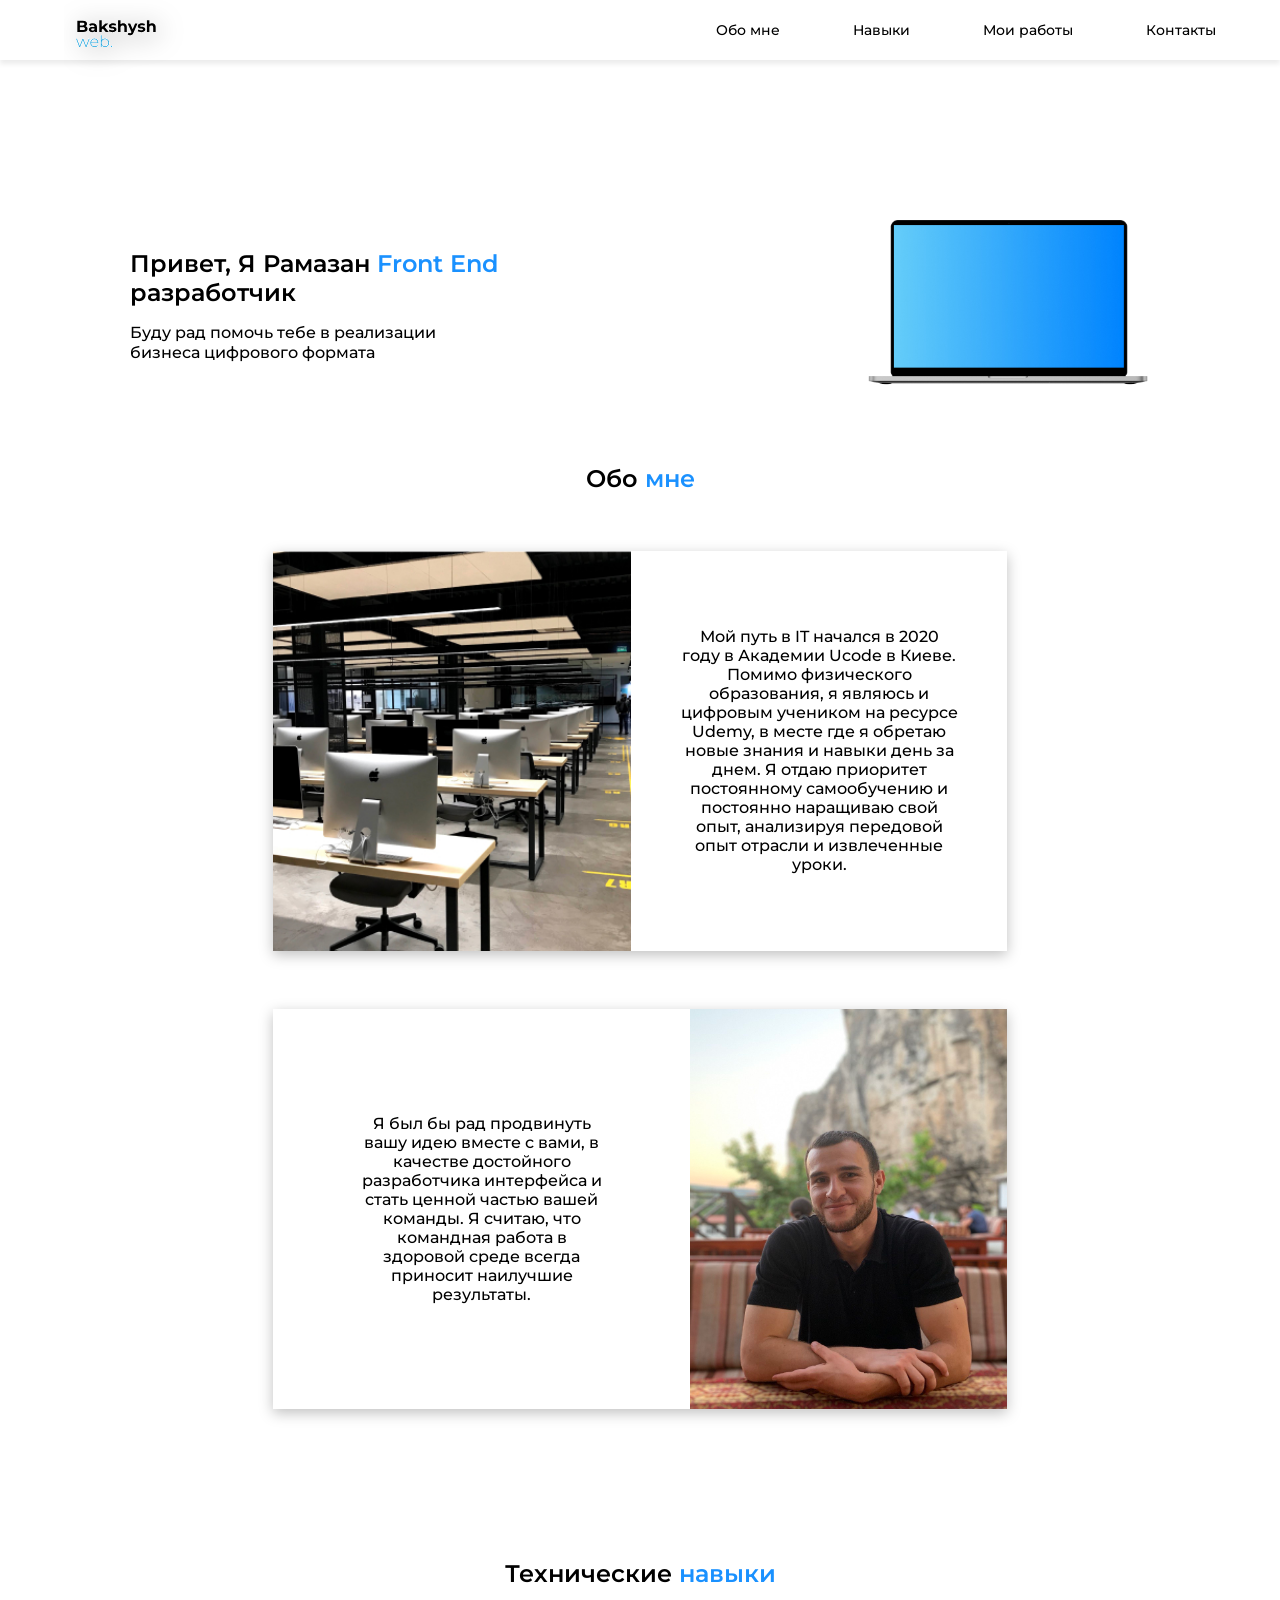
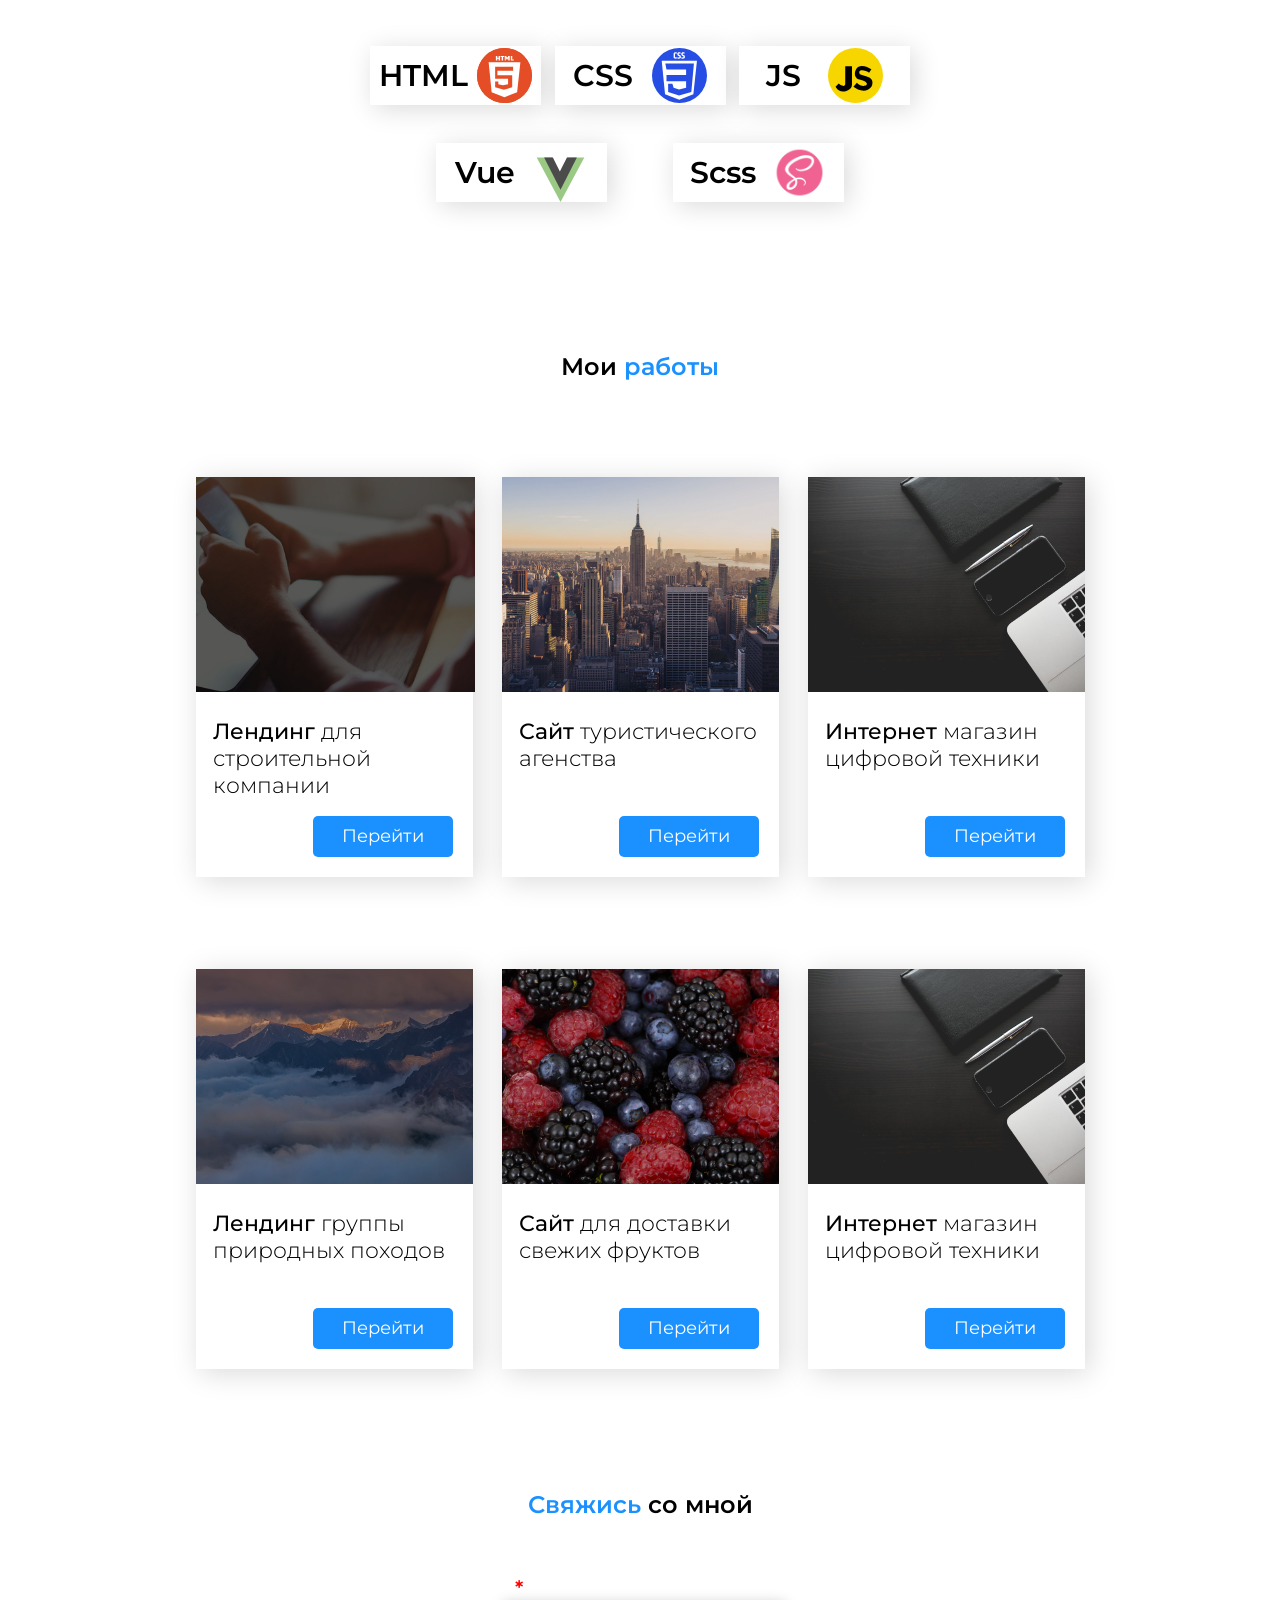
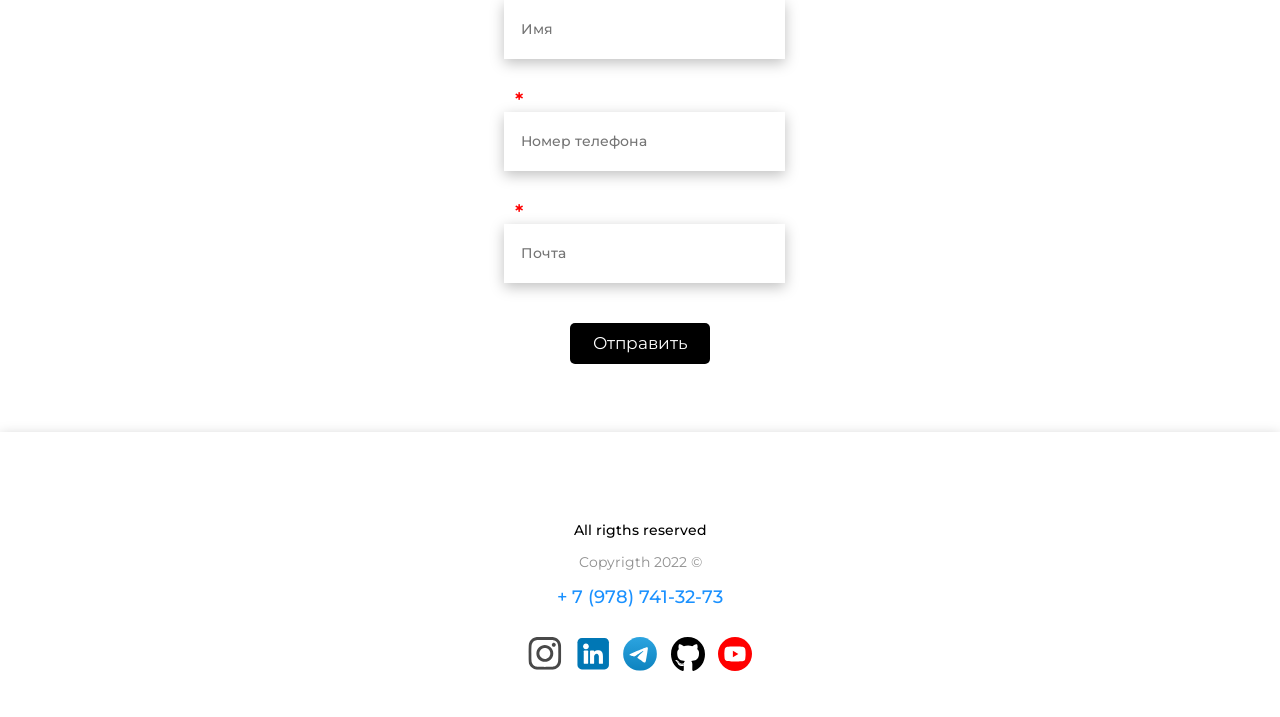
==== commit 68c5062c: "testing" ====
--- a/index.html
+++ b/index.html
@@ -127,7 +127,7 @@
                 <img src="/img/laptop.jpg" alt="">
             </div>
 
-            <div class="promo-links">
+            <!-- <div class="promo-links">
                 <a href="https://www.instagram.com/ramazan.bakshish/?hl=ru">
                     <img src="/icons/Instagram.svg" alt="">
                 </a>
@@ -143,7 +143,7 @@
                 <a href="https://www.youtube.com/channel/UC2m6R6exoekuHz87WYA3WGQ">
                     <img src="/icons/Youtube.svg" alt="">
                 </a>
-            </div>
+            </div> -->
             
         </div>
 
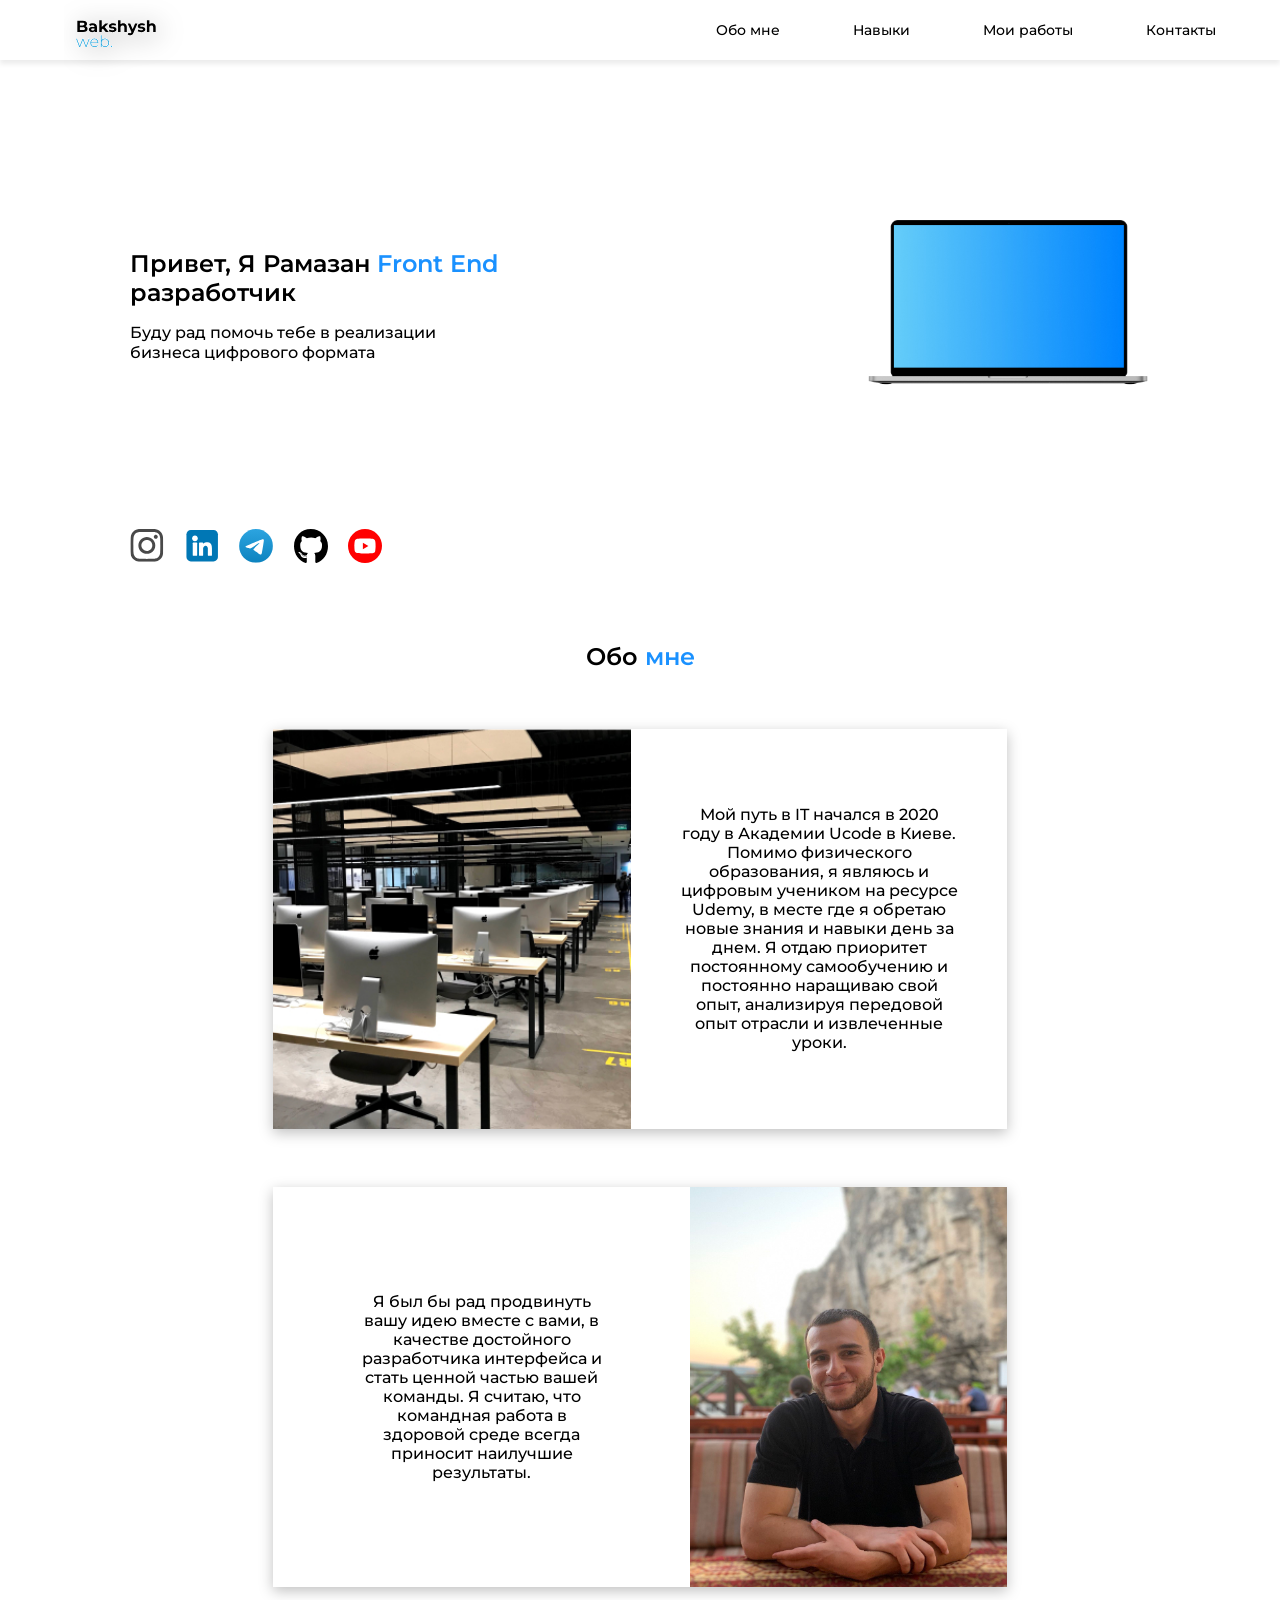
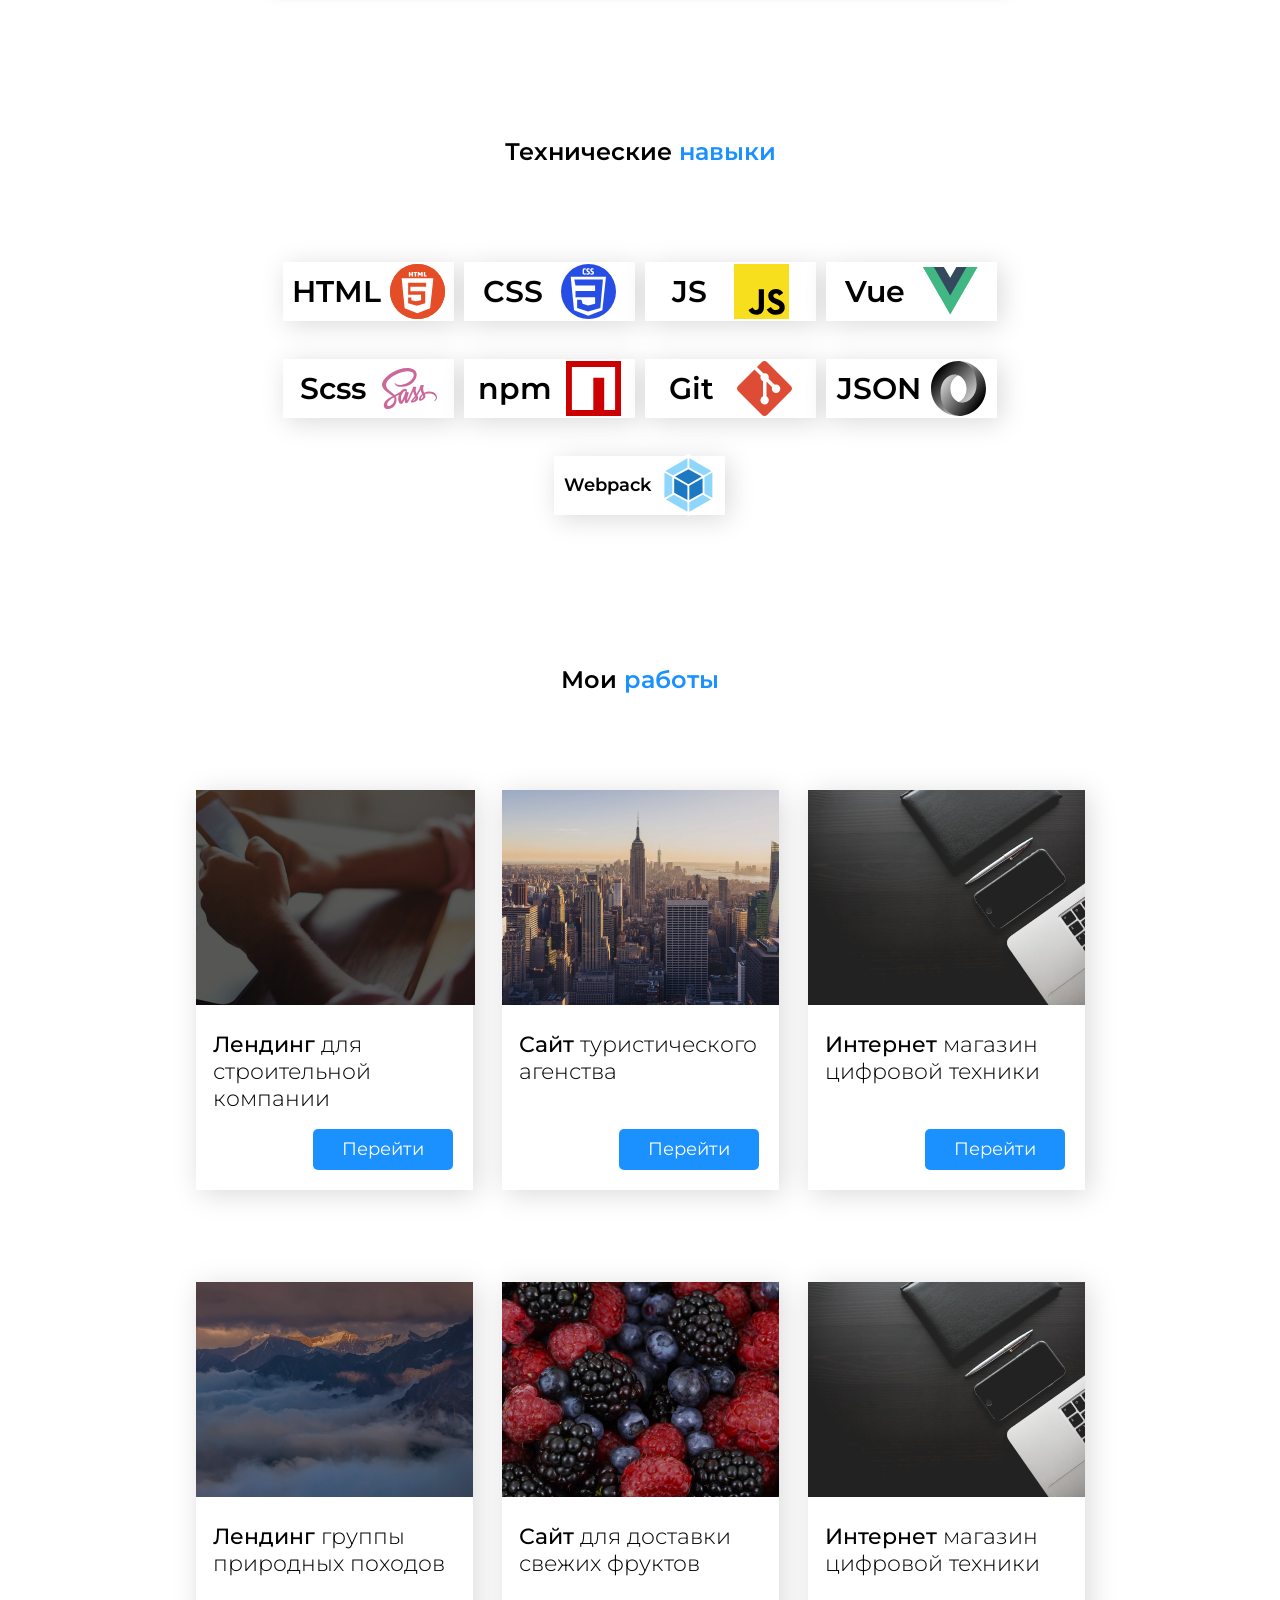
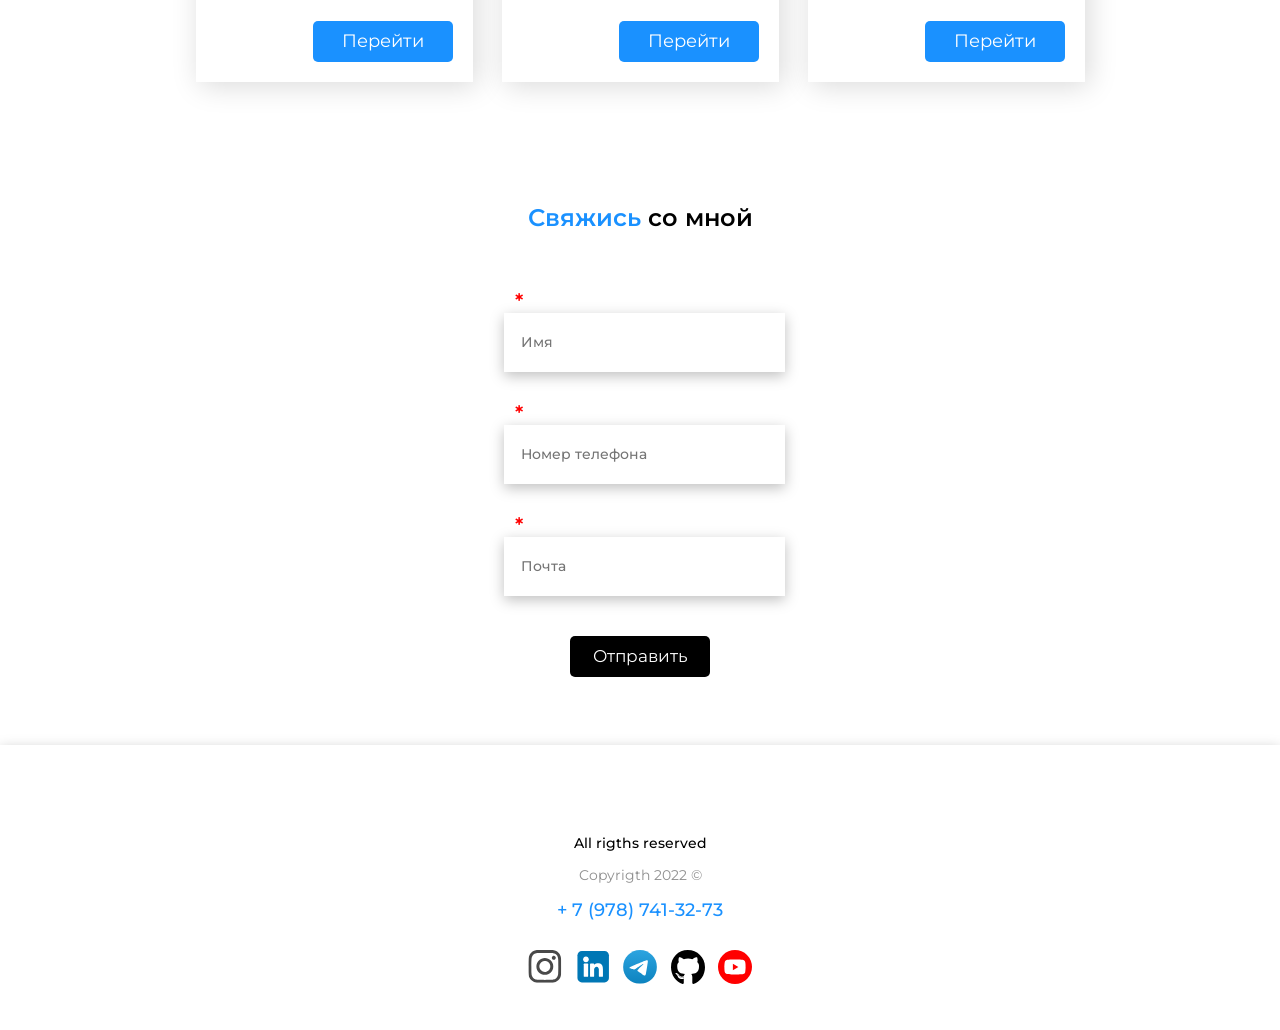
==== commit de2b31d1: "i'm added the new skills" ====
--- a/index.html
+++ b/index.html
@@ -127,7 +127,7 @@
                 <img src="/img/laptop.jpg" alt="">
             </div>
 
-            <!-- <div class="promo-links">
+            <div class="promo-links">
                 <a href="https://www.instagram.com/ramazan.bakshish/?hl=ru">
                     <img src="/icons/Instagram.svg" alt="">
                 </a>
@@ -143,7 +143,7 @@
                 <a href="https://www.youtube.com/channel/UC2m6R6exoekuHz87WYA3WGQ">
                     <img src="/icons/Youtube.svg" alt="">
                 </a>
-            </div> -->
+            </div>
             
         </div>
 
@@ -198,7 +198,23 @@
                 </div>
                 <div class="skills-items__item">
                     <span>Scss</span>
-                    <img src="/icons/scss.png" alt="">
+                    <img src="/icons/scss.svg" alt="">
+                </div>
+                <div class="skills-items__item">
+                    <span>npm</span>
+                    <img src="/icons/npm.svg" alt="">
+                </div>
+                <div class="skills-items__item">
+                    <span>Git</span>
+                    <img src="/icons/git.svg" alt="">
+                </div>
+                <div class="skills-items__item">
+                    <span>JSON</span>
+                    <img src="/icons/json.svg" alt="">
+                </div>
+                <div class="skills-items__item">
+                    <span>Webpack</span>
+                    <img src="/icons/webpack.svg" alt="">
                 </div>
             </div>
         </div>
--- a/src/css/style.css
+++ b/src/css/style.css
@@ -1 +1 @@
-@import url("https://fonts.googleapis.com/css2?family=Montserrat:wght@200;400;500;600;700&display=swap");@media (min-width: 320px){.header{width:100%}.header-mobile{display:flex;align-items:center;justify-content:space-between;width:95%;margin:auto;position:relative}.header-mobile__box{position:fixed;background:#fff;margin:0;padding:0;top:0;left:0;box-shadow:0px 4px 5px rgba(0,0,0,0.08);width:100%;height:45px;z-index:3;transition:0.5s}.header-mobile__box.hide{box-shadow:none}.header-mobile__box--logo{z-index:2;position:fixed;top:-8px}.header-mobile__box--burger{display:block;position:fixed;top:13px;right:20px;width:34px;height:20px;z-index:4}.header-mobile__box--burger span{position:absolute;background-color:#333333;right:0;width:50%;height:3px;top:9px;transition:0.5s;border-radius:20px}.header-mobile__box--burger.active>span{transform:scale(0)}.header-mobile__box--burger::before{content:'';background-color:#333333;position:absolute;width:100%;height:3px;left:0;transition:0.5s;border-radius:20px}.header-mobile__box--burger::after{content:'';background-color:#333333;position:absolute;width:80%;height:3px;right:0;transition:0.5s;border-radius:20px}.header-mobile__box--burger::before{top:0}.header-mobile__box--burger::after{bottom:0}.header-mobile__box--burger.active::before{transform:rotate(45deg);top:9px}.header-mobile__box--burger.active::after{transform:rotate(-45deg);bottom:8px;width:100%}.header-mobile__box--menu{position:fixed;left:-100%;top:0;width:100%;height:100%;background-color:#FFFFFF;transition:0.3s}.header-mobile__box--menu__list{display:block;position:fixed;z-index:2;margin:60px 0px 0px 0px;overflow:auto;text-align:center}.header-mobile__box--menu__list>li{margin:60px 0px 0px 0px}.header-mobile__box--menu__list>li>a{font-size:30px;color:#000;-moz-transition:width 0.3s ease-out;-o-transition:width 0.3s ease-out;-webkit-transition:width 0.3s ease-out}.header-mobile__box--menu__list>li>a:hover:after,.header-mobile__box--menu__list>li a:focus:after{width:100%}.header-mobile__box--menu__list.out{visibility:hidden}.header-mobile__box--menu.active{left:0}.header-desktop{display:none}}@media (min-width: 320px) and (min-width: 768px){.header-mobile{display:none}.header-desktop{display:block;width:100%;background:#fff;box-shadow:0px 4px 5px rgba(0,0,0,0.08)}.header-desktop-container{width:90%;display:flex;justify-content:space-between;margin:auto}.header-desktop-container__logo{height:60px}.header-desktop-container__menu{display:flex;width:500px;justify-content:space-between;align-items:center}.header-desktop-container__menu--item>a{position:relative;line-height:20px;color:#000}.header-desktop-container__menu--item>a:after{display:block;position:absolute;left:0;width:0;height:2px;background-color:#1A91FF;content:"";-moz-transition:width 0.3s ease-out;-o-transition:width 0.3s ease-out;-webkit-transition:width 0.3s ease-out}.header-desktop-container__menu--item>a:hover:after,.header-desktop-container__menu--item a:focus:after{width:100%}}@media (min-width: 320px){.promo{margin:150px auto auto auto}.promo-title__name{font-weight:600;font-size:24px;line-height:29px;color:#000000;text-align:center}.promo-title__name>span{font-size:24px;font-weight:600;line-height:29px;color:#1A91FF}.promo-title__text{font-weight:500;font-size:16px;line-height:20px;color:#000000;text-align:center}.promo-item{width:232px;margin:109px auto auto auto}.promo-item>img{width:100%}.promo-links{margin:180px auto auto auto;width:18em;display:flex;justify-content:space-between}}@media (min-width: 1024px){.promo{margin:160px auto auto auto;display:flex;flex-wrap:wrap;justify-content:space-between;align-items:center}.promo-title{width:540px}.promo-title__name{text-align:inherit}.promo-title__text{width:313px;text-align:start}.promo-item{margin:unset;width:284px}.promo-links{margin:10em 0px auto}}@media (min-width: 1221px){.promo{width:1020px}}@media (min-width: 1221px) and (min-width: 1440px){.promo-title__name{font-size:42px;line-height:63px}.promo-title__name>span{font-size:42px}.promo-title__text{font-size:20px;line-height:25px}.promo-item{width:464px}.promo-links{margin:14em 0px auto}}@media (min-width: 320px){.about{margin:75px auto auto auto}.about-title{font-weight:600;font-size:24px;line-height:29px;color:#000;text-align:center}.about-title>span{font-weight:600;font-size:24px;line-height:29px;color:#1A91FF}.about-first{margin:58px auto auto auto;width:242px;height:550px;background:#FFFFFF;box-shadow:4px 4px 13px rgba(0,0,0,0.25)}.about-first__img{margin:auto;width:243px}.about-first__img>img{width:100%}}@media (min-width: 320px) and (min-width: 1024px){.about-first__img{width:343px}}@media (min-width: 320px){.about-first__text{text-align:center;width:214px;margin:auto}}@media (min-width: 320px) and (min-width: 1024px){.about-first{width:650px}}@media (min-width: 320px){.about-second{margin:40px auto auto auto;width:242px;height:540px;background:#FFFFFF;box-shadow:4px 4px 13px rgba(0,0,0,0.25)}.about-second__img{margin:auto;width:243px}.about-second__img>img{width:100%}}@media (min-width: 320px) and (min-width: 1024px){.about-second__img{width:343px}}@media (min-width: 320px){.about-second__text{text-align:center;width:214px;margin:auto}.about-second__text--desk{display:none}}@media (min-width: 768px){.about-first{display:flex;width:550px;height:330px;left:329px;top:1394px;background:#FFFFFF;box-shadow:0px 4px 13px rgba(0,0,0,0.25);justify-content:space-between}.about-first__img{margin:unset;width:260px}.about-first__img>img{height:100%}.about-first__text{text-align:center;width:280px;margin:auto}.about-second{margin:58px auto auto auto;display:flex;width:550px;height:330px;left:329px;top:1394px;background:#FFFFFF;box-shadow:0px 4px 13px rgba(0,0,0,0.25);justify-content:space-between}.about-second__img{margin-left:inherit;margin:unset;width:260px}.about-second__img>img{height:100%}.about-second__text{display:none}.about-second__text--desk{display:block;text-align:center;width:250px;margin:auto}}@media (min-width: 1024px){.about-first{width:734px;height:400px}.about-first__img{width:358px}.about-first__text{margin-left:inherit;font-size:16px;text-align:center}.about-second{width:734px;height:400px}.about-second__img{width:317px}.about-second__text--desk{font-size:16px;margin:auto;text-align:center}}@media (min-width: 320px){.skills{margin:75px auto auto auto}.skills-title{font-weight:600;font-size:24px;line-height:29px;color:#000;text-align:center}.skills-title>span{font-weight:600;font-size:24px;line-height:29px;color:#1A91FF}.skills-items{margin:21px auto auto auto;width:173px}.skills-items__item{display:flex;justify-content:space-evenly;align-items:center;width:171px;height:59px;background:#fff;box-shadow:4px 4px 27px rgba(0,0,0,0.15);margin-top:38px}.skills-items__item>span{font-weight:600;font-size:30px;line-height:37px;color:#000}.skills-items__item>img{width:55px}.skills-items__item:nth-child(2){margin:38px auto auto auto}.skills-items__item:first-child{margin-top:0}}@media (min-width: 768px){.skills-items{margin:58px auto auto auto;width:68%;display:flex;flex-direction:row;flex-wrap:wrap;justify-content:space-evenly}.skills-items__item:nth-child(2){margin:0}}@media (min-width: 768px) and (min-width: 775px){.skills-items{width:80%}.skills-items__item:nth-child(3){margin-top:0}}@media (min-width: 768px) and (min-width: 875px){.skills-items{width:95%}.skills-items__item:nth-child(4){margin-top:0}}@media (min-width: 768px) and (min-width: 920px){.skills-items{width:100%}.skills-items__item:nth-child(5){margin-top:0}}@media (min-width: 768px) and (min-width: 920px) and (min-width: 1024px){.skills-items{width:80%}.skills-items__item{margin:unset}.skills-items__item:nth-child(2){margin:auto auto 38px}}@media (min-width: 768px) and (min-width: 920px) and (min-width: 1168px){.skills-items{width:65%}}@media (min-width: 768px) and (min-width: 920px) and (min-width: 1168px){.skills-items{width:50%}}@media (min-width: 1024px){.skills{margin:150px auto auto auto}}@media (min-width: 320px){.projects{margin:75px auto auto auto}.projects-title{font-weight:600;font-size:24px;line-height:29px;color:#000;text-align:center}.projects-title>span{font-weight:600;font-size:24px;line-height:29px;color:#1A91FF}.projects-cards{margin:50px auto auto auto;width:100%}.projects-cards__item{width:277px;height:400px;background:#fff;box-shadow:4px 4px 27px rgba(0,0,0,0.15);margin:46px auto;transition:0.7s}.projects-cards__item--text{height:76px;padding-left:17px;font-weight:300;font-size:22px;line-height:27px;color:#000}.projects-cards__item--text>b{font-size:22px;line-height:27px;color:#000}.projects-cards__item--btn{display:flex;justify-content:center;align-items:center;margin-left:117px;width:140px;height:41px;background:#1A91FF;border-radius:5px;border:none;cursor:pointer;-moz-transition:0.4s;-webkit-transition:0.4s;-o-transition:0.4s}.projects-cards__item--btn>a{font-weight:400;font-size:18px;line-height:24px;color:#fff}.projects-cards__item--btn:hover{background:#000}.projects-cards__item:first-child{margin-top:0}.projects-cards__item:hover{-moz-transform:scale(1.04);-webkit-transform:scale(1.04);-o-transform:scale(1.04)}}@media (min-width: 320px) and (min-width: 768px){.projects-cards{display:flex;align-items:baseline;flex-wrap:wrap}}@media (min-width: 320px) and (min-width: 851px){.projects-cards{width:80%}}@media (min-width: 320px) and (min-width: 868px){.projects-cards{width:100%}}@media (min-width: 320px) and (min-width: 1128px){.projects-cards{width:99%}}@media (min-width: 320px) and (min-width: 1140px){.projects-cards{width:85%}}@media (min-width: 320px) and (min-width: 1325px){.projects-cards{width:72%}}@media (min-width: 320px) and (min-width: 1559px){.projects-cards{width:63%}}@media (min-width: 1024px){.projects{margin:150px auto auto auto}}@media (min-width: 320px){.connect{margin:75px auto auto auto}.connect-title{font-weight:600;font-size:24px;line-height:29px;color:#000;text-align:center}.connect-title>span{font-weight:600;font-size:24px;line-height:29px;color:#1A91FF}.connect-form{margin:28px auto auto auto}.connect-form__inputs{display:flex;flex-direction:column;align-items:center}.connect-form__input{margin:29px auto auto auto;display:flex;flex-direction:column}.connect-form__input>span{margin-left:1em;font-weight:600;font-size:20px;color:#FF0000}.connect-form__input--item{margin-left:9px;text-indent:15px;width:277px;height:57px;background:#fff;-webkit-appearance:none;box-shadow:0px 4px 13px rgba(0,0,0,0.25);border:none}.connect-form__btn{margin-top:40px;display:flex;justify-content:center;align-items:center;width:140px;height:41px;background:#000;border-radius:5px;border:none;cursor:pointer;-moz-transition:0.4s;-webkit-transition:0.4s;-o-transition:0.4s}.connect-form__btn>span{font-weight:400;font-size:17px;line-height:24px;color:#fff}.connect-form__btn:hover{background:#1A91FF}}@media (min-width: 320px){.footer{margin:68px auto auto auto;width:100%;height:285px;background:#FFFFFF;box-shadow:0px 4px 13px rgba(0,0,0,0.25)}.footer-title{padding-top:75px;text-align:center;display:flex;flex-direction:column}.footer-title>p{color:#000}.footer-title>span{font-weight:400;color:#8F8F8F}.footer-title>a{font-size:18px;margin-top:15px;color:#1A91FF}.footer-links{margin:29px auto auto auto;width:16em;display:flex;align-items:center;justify-content:space-between}}body{margin:0;padding:0;width:100%}ul{list-style:none}a{text-decoration:none}*{font-family:'Montserrat';font-size:14px;font-weight:500}.container{padding-left:10px;padding-right:10px}@media (min-width: 1024px){.container{padding-left:100px;padding-right:100px}}
+@import url("https://fonts.googleapis.com/css2?family=Montserrat:wght@200;400;500;600;700&display=swap");@media (min-width: 320px){.header{width:100%}.header-mobile{display:flex;align-items:center;justify-content:space-between;width:95%;margin:auto;position:relative}.header-mobile__box{position:fixed;background:#fff;margin:0;padding:0;top:0;left:0;box-shadow:0px 4px 5px rgba(0,0,0,0.08);width:100%;height:45px;z-index:3;transition:0.5s}.header-mobile__box.hide{box-shadow:none}.header-mobile__box--logo{z-index:2;position:fixed;top:-8px}.header-mobile__box--burger{display:block;position:fixed;top:13px;right:20px;width:34px;height:20px;z-index:4}.header-mobile__box--burger span{position:absolute;background-color:#333333;right:0;width:50%;height:3px;top:9px;transition:0.5s;border-radius:20px}.header-mobile__box--burger.active>span{transform:scale(0)}.header-mobile__box--burger::before{content:'';background-color:#333333;position:absolute;width:100%;height:3px;left:0;transition:0.5s;border-radius:20px}.header-mobile__box--burger::after{content:'';background-color:#333333;position:absolute;width:80%;height:3px;right:0;transition:0.5s;border-radius:20px}.header-mobile__box--burger::before{top:0}.header-mobile__box--burger::after{bottom:0}.header-mobile__box--burger.active::before{transform:rotate(45deg);top:9px}.header-mobile__box--burger.active::after{transform:rotate(-45deg);bottom:8px;width:100%}.header-mobile__box--menu{position:fixed;left:-100%;top:0;width:100%;height:100%;background-color:#FFFFFF;transition:0.3s}.header-mobile__box--menu__list{display:block;position:fixed;z-index:2;margin:60px 0px 0px 0px;overflow:auto;text-align:center}.header-mobile__box--menu__list>li{margin:60px 0px 0px 0px}.header-mobile__box--menu__list>li>a{font-size:30px;color:#000;-moz-transition:width 0.3s ease-out;-o-transition:width 0.3s ease-out;-webkit-transition:width 0.3s ease-out}.header-mobile__box--menu__list>li>a:hover:after,.header-mobile__box--menu__list>li a:focus:after{width:100%}.header-mobile__box--menu__list.out{visibility:hidden}.header-mobile__box--menu.active{left:0}.header-desktop{display:none}}@media (min-width: 320px) and (min-width: 768px){.header-mobile{display:none}.header-desktop{display:block;width:100%;background:#fff;box-shadow:0px 4px 5px rgba(0,0,0,0.08)}.header-desktop-container{width:90%;display:flex;justify-content:space-between;margin:auto}.header-desktop-container__logo{height:60px}.header-desktop-container__menu{display:flex;width:500px;justify-content:space-between;align-items:center}.header-desktop-container__menu--item>a{position:relative;line-height:20px;color:#000}.header-desktop-container__menu--item>a:after{display:block;position:absolute;left:0;width:0;height:2px;background-color:#1A91FF;content:"";-moz-transition:width 0.3s ease-out;-o-transition:width 0.3s ease-out;-webkit-transition:width 0.3s ease-out}.header-desktop-container__menu--item>a:hover:after,.header-desktop-container__menu--item a:focus:after{width:100%}}@media (min-width: 320px){.promo{margin:150px auto auto auto}.promo-title__name{font-weight:600;font-size:24px;line-height:29px;color:#000000;text-align:center}.promo-title__name>span{font-size:24px;font-weight:600;line-height:29px;color:#1A91FF}.promo-title__text{font-weight:500;font-size:16px;line-height:20px;color:#000000;text-align:center}.promo-item{width:232px;margin:109px auto auto auto}.promo-item>img{width:100%}.promo-links{margin:180px auto auto auto;width:18em;display:flex;justify-content:space-between}}@media (min-width: 1024px){.promo{margin:160px auto auto auto;display:flex;flex-wrap:wrap;justify-content:space-between;align-items:center}.promo-title{width:540px}.promo-title__name{text-align:inherit}.promo-title__text{width:313px;text-align:start}.promo-item{margin:unset;width:284px}.promo-links{margin:10em 0px auto}}@media (min-width: 1221px){.promo{width:1020px}}@media (min-width: 1221px) and (min-width: 1440px){.promo-title__name{font-size:42px;line-height:63px}.promo-title__name>span{font-size:42px}.promo-title__text{font-size:20px;line-height:25px}.promo-item{width:464px}.promo-links{margin:14em 0px auto}}@media (min-width: 320px){.about{margin:75px auto auto auto}.about-title{font-weight:600;font-size:24px;line-height:29px;color:#000;text-align:center}.about-title>span{font-weight:600;font-size:24px;line-height:29px;color:#1A91FF}.about-first{margin:58px auto auto auto;width:242px;height:550px;background:#FFFFFF;box-shadow:4px 4px 13px rgba(0,0,0,0.25)}.about-first__img{margin:auto;width:243px}.about-first__img>img{width:100%}}@media (min-width: 320px) and (min-width: 1024px){.about-first__img{width:343px}}@media (min-width: 320px){.about-first__text{text-align:center;width:214px;margin:auto}}@media (min-width: 320px) and (min-width: 1024px){.about-first{width:650px}}@media (min-width: 320px){.about-second{margin:40px auto auto auto;width:242px;height:540px;background:#FFFFFF;box-shadow:4px 4px 13px rgba(0,0,0,0.25)}.about-second__img{margin:auto;width:243px}.about-second__img>img{width:100%}}@media (min-width: 320px) and (min-width: 1024px){.about-second__img{width:343px}}@media (min-width: 320px){.about-second__text{text-align:center;width:214px;margin:auto}.about-second__text--desk{display:none}}@media (min-width: 768px){.about-first{display:flex;width:550px;height:330px;left:329px;top:1394px;background:#FFFFFF;box-shadow:0px 4px 13px rgba(0,0,0,0.25);justify-content:space-between}.about-first__img{margin:unset;width:260px}.about-first__img>img{height:100%}.about-first__text{text-align:center;width:280px;margin:auto}.about-second{margin:58px auto auto auto;display:flex;width:550px;height:330px;left:329px;top:1394px;background:#FFFFFF;box-shadow:0px 4px 13px rgba(0,0,0,0.25);justify-content:space-between}.about-second__img{margin-left:inherit;margin:unset;width:260px}.about-second__img>img{height:100%}.about-second__text{display:none}.about-second__text--desk{display:block;text-align:center;width:250px;margin:auto}}@media (min-width: 1024px){.about-first{width:734px;height:400px}.about-first__img{width:358px}.about-first__text{margin-left:inherit;font-size:16px;text-align:center}.about-second{width:734px;height:400px}.about-second__img{width:317px}.about-second__text--desk{font-size:16px;margin:auto;text-align:center}}@media (min-width: 320px){.skills{margin:75px auto auto auto}.skills-title{font-weight:600;font-size:24px;line-height:29px;color:#000;text-align:center}.skills-title>span{font-weight:600;font-size:24px;line-height:29px;color:#1A91FF}.skills-items{margin:21px auto auto auto;width:173px}.skills-items__item{display:flex;justify-content:space-evenly;align-items:center;width:171px;height:59px;background:#fff;box-shadow:4px 4px 27px rgba(0,0,0,0.15);margin-top:38px}.skills-items__item>span{font-weight:600;font-size:30px;line-height:37px;color:#000}.skills-items__item>img{width:55px}.skills-items__item:last-child>span{font-size:18px}}@media (min-width: 768px){.skills-items{margin:58px auto auto auto;width:68%;display:flex;flex-direction:row;flex-wrap:wrap;justify-content:space-evenly}}@media (min-width: 1024px){.skills{margin:150px auto auto auto}}@media (min-width: 320px){.projects{margin:75px auto auto auto}.projects-title{font-weight:600;font-size:24px;line-height:29px;color:#000;text-align:center}.projects-title>span{font-weight:600;font-size:24px;line-height:29px;color:#1A91FF}.projects-cards{margin:50px auto auto auto;width:100%}.projects-cards__item{width:277px;height:400px;background:#fff;box-shadow:4px 4px 27px rgba(0,0,0,0.15);margin:46px auto;transition:0.7s}.projects-cards__item--text{height:76px;padding-left:17px;font-weight:300;font-size:22px;line-height:27px;color:#000}.projects-cards__item--text>b{font-size:22px;line-height:27px;color:#000}.projects-cards__item--btn{display:flex;justify-content:center;align-items:center;margin-left:117px;width:140px;height:41px;background:#1A91FF;border-radius:5px;border:none;cursor:pointer;-moz-transition:0.4s;-webkit-transition:0.4s;-o-transition:0.4s}.projects-cards__item--btn>a{font-weight:400;font-size:18px;line-height:24px;color:#fff}.projects-cards__item--btn:hover{background:#000}.projects-cards__item:first-child{margin-top:0}.projects-cards__item:hover{-moz-transform:scale(1.04);-webkit-transform:scale(1.04);-o-transform:scale(1.04)}}@media (min-width: 320px) and (min-width: 768px){.projects-cards{display:flex;align-items:baseline;flex-wrap:wrap}}@media (min-width: 320px) and (min-width: 851px){.projects-cards{width:80%}}@media (min-width: 320px) and (min-width: 868px){.projects-cards{width:100%}}@media (min-width: 320px) and (min-width: 1128px){.projects-cards{width:99%}}@media (min-width: 320px) and (min-width: 1140px){.projects-cards{width:85%}}@media (min-width: 320px) and (min-width: 1325px){.projects-cards{width:72%}}@media (min-width: 320px) and (min-width: 1559px){.projects-cards{width:63%}}@media (min-width: 1024px){.projects{margin:150px auto auto auto}}@media (min-width: 320px){.connect{margin:75px auto auto auto}.connect-title{font-weight:600;font-size:24px;line-height:29px;color:#000;text-align:center}.connect-title>span{font-weight:600;font-size:24px;line-height:29px;color:#1A91FF}.connect-form{margin:28px auto auto auto}.connect-form__inputs{display:flex;flex-direction:column;align-items:center}.connect-form__input{margin:29px auto auto auto;display:flex;flex-direction:column}.connect-form__input>span{margin-left:1em;font-weight:600;font-size:20px;color:#FF0000}.connect-form__input--item{margin-left:9px;text-indent:15px;width:277px;height:57px;background:#fff;-webkit-appearance:none;box-shadow:0px 4px 13px rgba(0,0,0,0.25);border:none}.connect-form__btn{margin-top:40px;display:flex;justify-content:center;align-items:center;width:140px;height:41px;background:#000;border-radius:5px;border:none;cursor:pointer;-moz-transition:0.4s;-webkit-transition:0.4s;-o-transition:0.4s}.connect-form__btn>span{font-weight:400;font-size:17px;line-height:24px;color:#fff}.connect-form__btn:hover{background:#1A91FF}}@media (min-width: 320px){.footer{margin:68px auto auto auto;width:100%;height:285px;background:#FFFFFF;box-shadow:0px 4px 13px rgba(0,0,0,0.25)}.footer-title{padding-top:75px;text-align:center;display:flex;flex-direction:column}.footer-title>p{color:#000}.footer-title>span{font-weight:400;color:#8F8F8F}.footer-title>a{font-size:18px;margin-top:15px;color:#1A91FF}.footer-links{margin:29px auto auto auto;width:16em;display:flex;align-items:center;justify-content:space-between}}body{margin:0;padding:0;width:100%}ul{list-style:none}a{text-decoration:none}*{font-family:'Montserrat';font-size:14px;font-weight:500}.container{padding-left:10px;padding-right:10px}@media (min-width: 1024px){.container{padding-left:100px;padding-right:100px}}
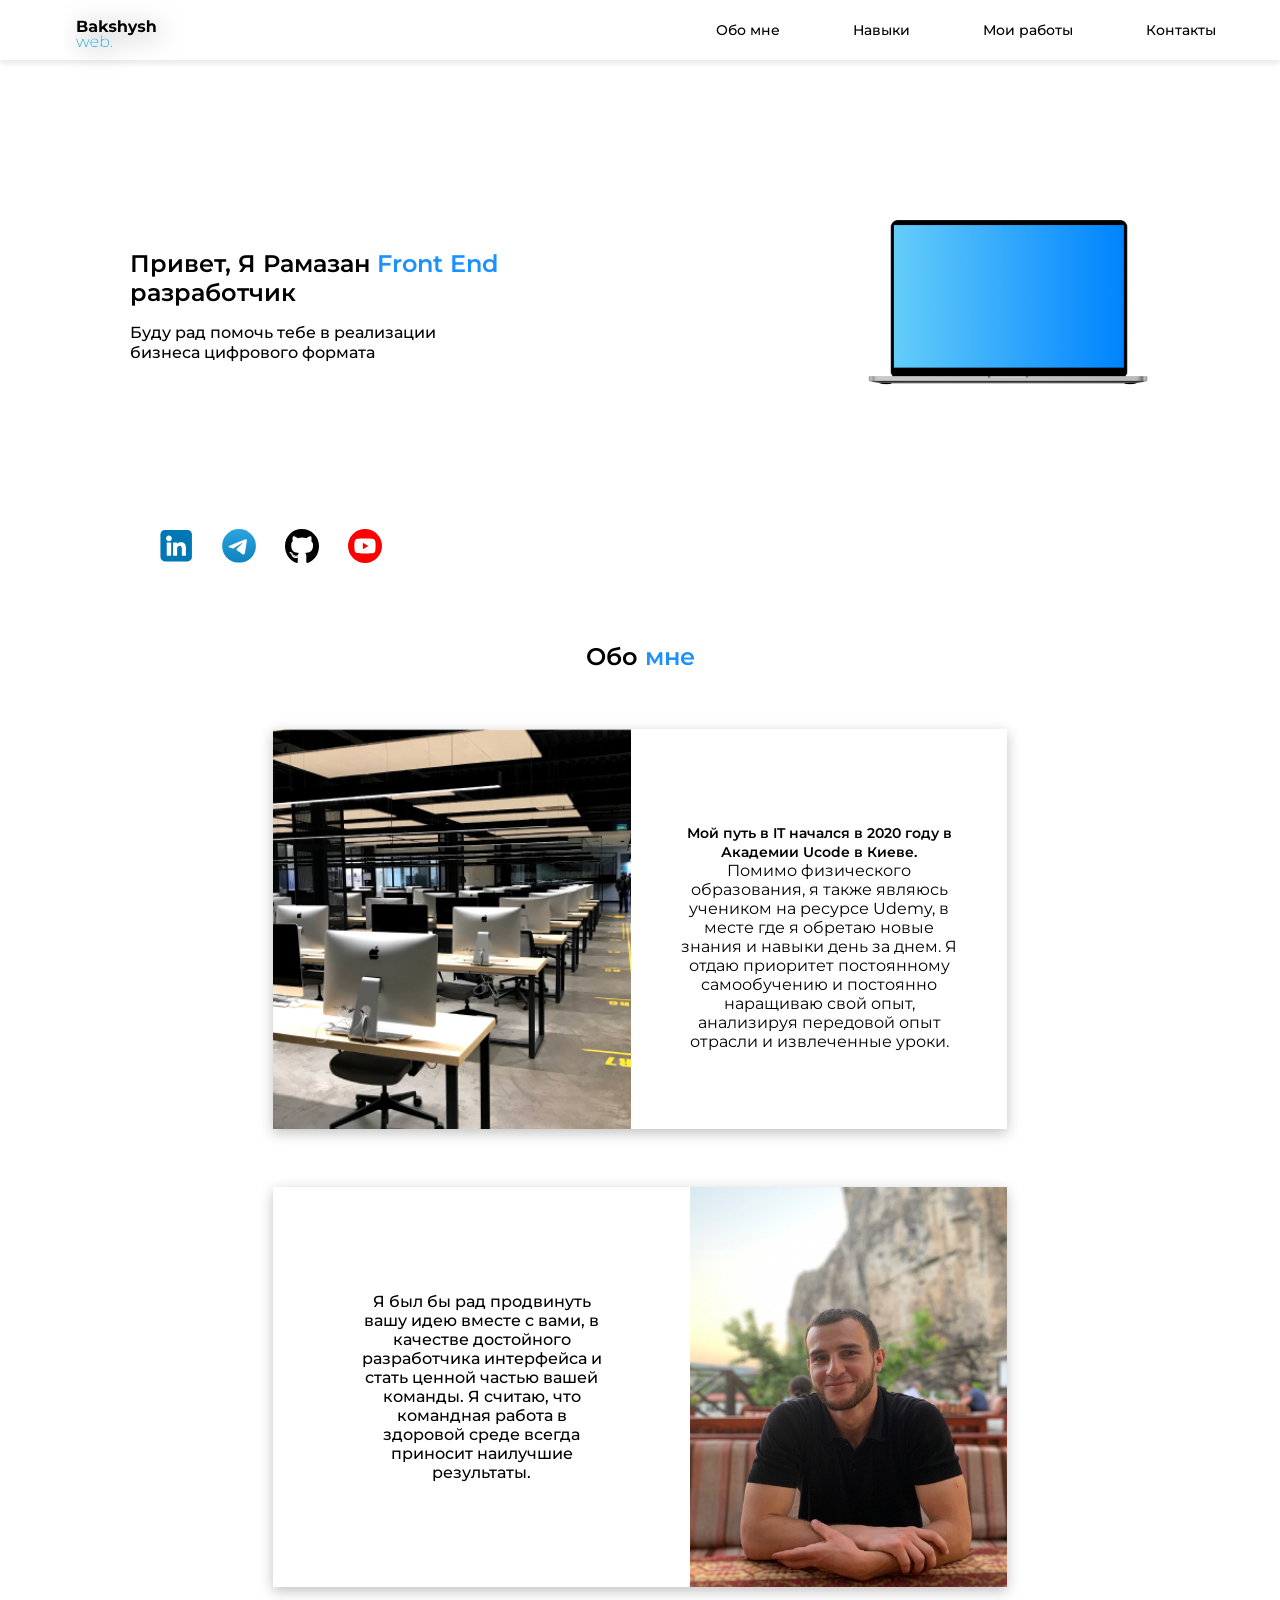
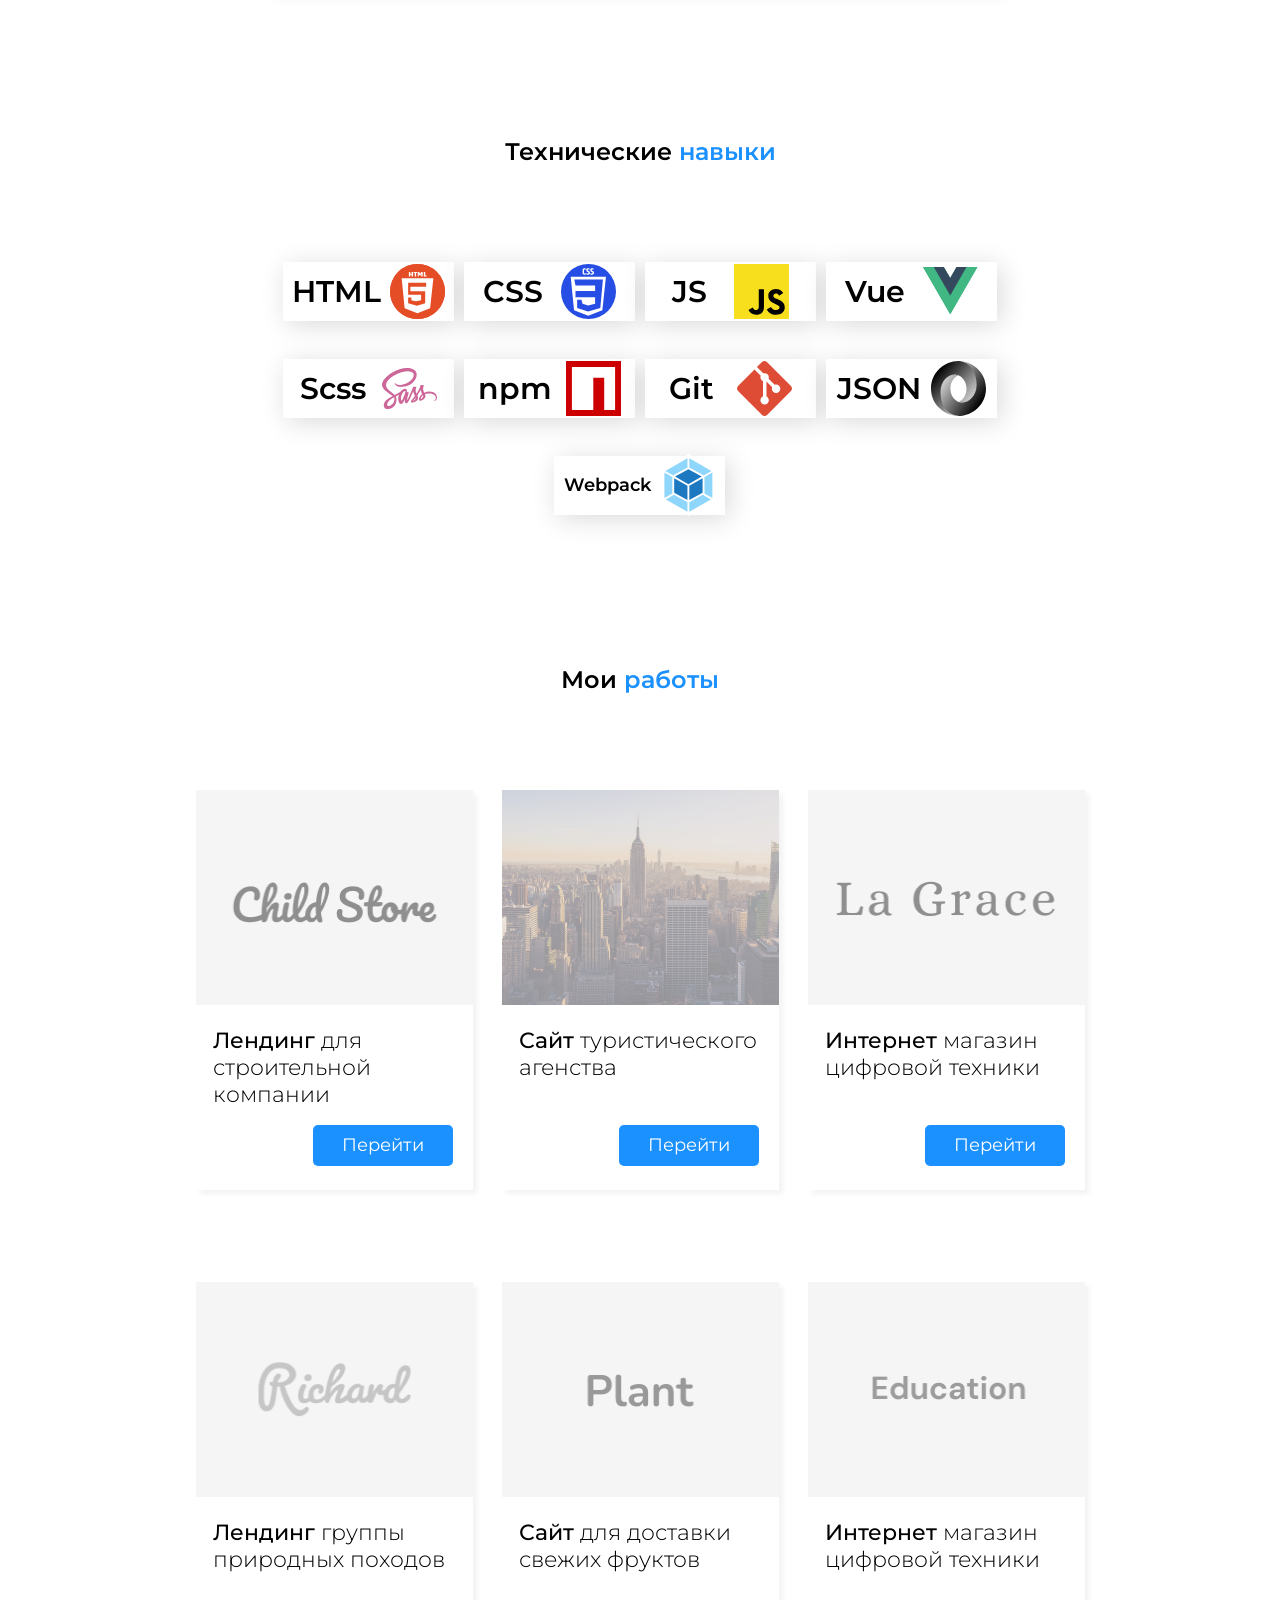
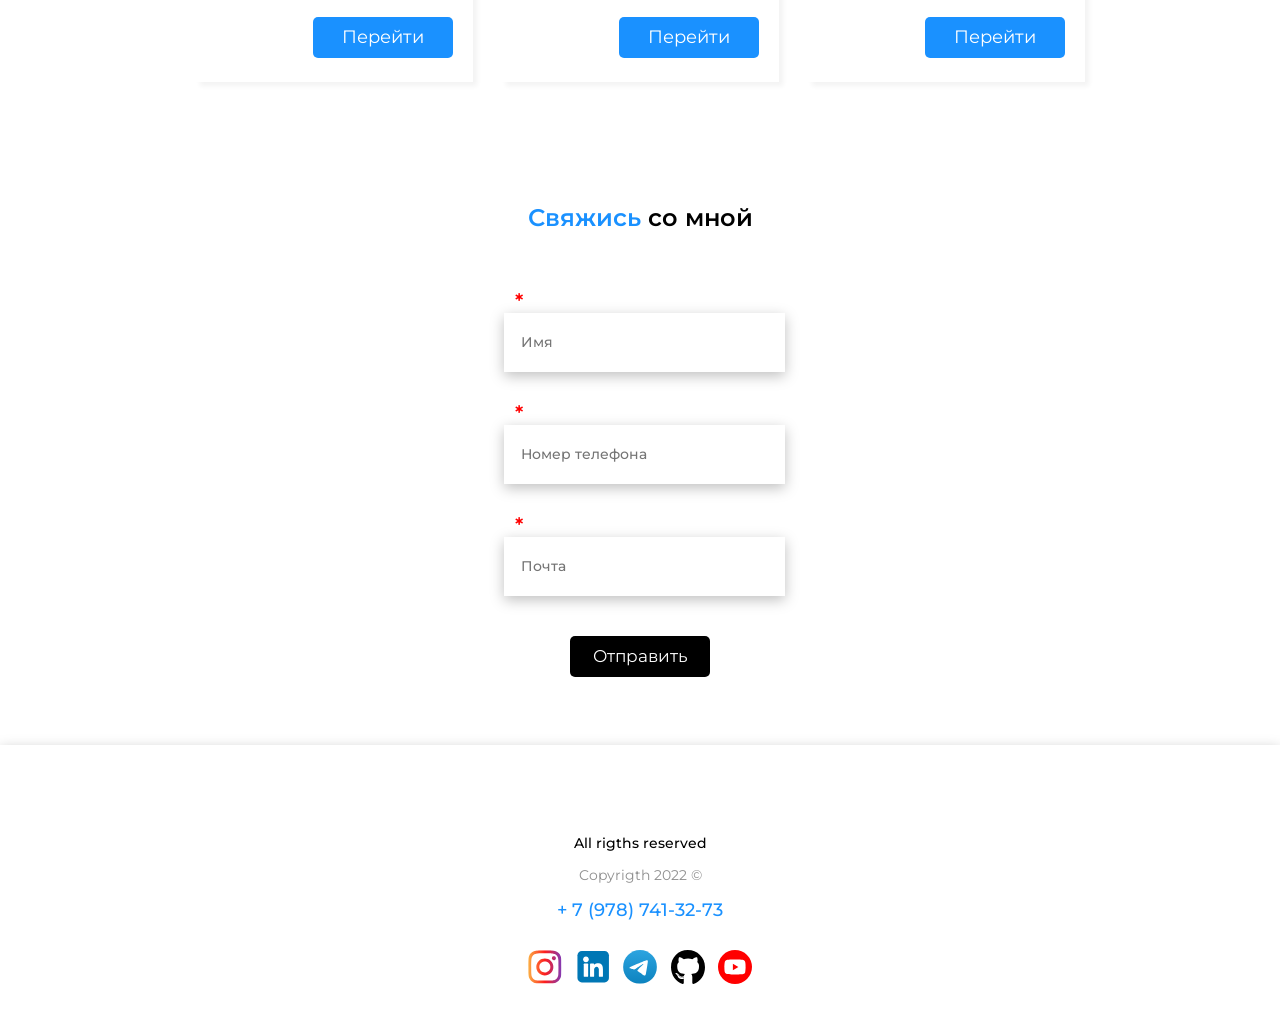
==== commit 446f194d: "review the projects" ====
--- a/index.html
+++ b/index.html
@@ -129,7 +129,7 @@
 
             <div class="promo-links">
                 <a href="https://www.instagram.com/ramazan.bakshish/?hl=ru">
-                    <img src="/icons/Instagram.svg" alt="">
+                    <img src="/icons/instagram.svg" alt="">
                 </a>
                 <a href="https://www.linkedin.com/in/%D1%80%D0%B0%D0%BC%D0%B0%D0%B7%D0%B0%D0%BD-%D0%B1%D0%B0%D0%BA%D1%88%D0%B8%D1%88%D0%BE%D0%B2-4a089b219/">
                     <img src="/icons/linkedin.svg" alt="">
@@ -157,7 +157,7 @@
                     <img src="/img/promo-first.jpg" alt="">
                 </div>
                 <p class="about-first__text">
-                    Мой путь в IT начался в 2020 году в Академии Ucode в Киеве. Помимо физического образования, я являюсь и цифровым учеником на ресурсе Udemy, в месте где я обретаю новые знания и навыки день за днем. Я отдаю приоритет постоянному самообучению и постоянно наращиваю свой опыт, анализируя передовой опыт отрасли и извлеченные уроки.
+                    <span>Мой путь в IT начался в 2020 году в Академии Ucode в Киеве.</span> <br> Помимо физического образования, я также являюсь учеником на ресурсе Udemy, в месте где я обретаю новые знания и навыки день за днем. Я отдаю приоритет постоянному самообучению и постоянно наращиваю свой опыт, анализируя передовой опыт отрасли и извлеченные уроки.
                 </p>
             </div>
 
@@ -266,23 +266,23 @@
                         <b>Лендинг</b> группы природных походов
                     </p>
                     <button class="projects-cards__item--btn">
+                        <a href="projects/richard-app/index.html">Перейти</a>
+                    </button>
+                </div>
+                <div class="projects-cards__item">
+                    <div class="projects-cards__item--img">
+                        <img src="/img/card5.jpg" alt="">
+                    </div>
+                    <p class="projects-cards__item--text">
+                        <b>Сайт</b> для доставки свежих фруктов
+                    </p>
+                    <button class="projects-cards__item--btn">
                         <a href="">Перейти</a>
                     </button>
                 </div>
                 <div class="projects-cards__item">
                     <div class="projects-cards__item--img">
-                        <img src="/img/card5.jpg" alt="">
-                    </div>
-                    <p class="projects-cards__item--text">
-                        <b>Сайт</b> для доставки свежих фруктов
-                    </p>
-                    <button class="projects-cards__item--btn">
-                        <a href="">Перейти</a>
-                    </button>
-                </div>
-                <div class="projects-cards__item">
-                    <div class="projects-cards__item--img">
-                        <img src="/img/card3.jpg" alt="">
+                        <img src="/img/card6.jpg" alt="">
                     </div>
                     <p class="projects-cards__item--text">
                         <b>Интернет</b> магазин цифровой техники
@@ -335,10 +335,10 @@
             <a href="https://www.linkedin.com/in/%D1%80%D0%B0%D0%BC%D0%B0%D0%B7%D0%B0%D0%BD-%D0%B1%D0%B0%D0%BA%D1%88%D0%B8%D1%88%D0%BE%D0%B2-4a089b219/">
                 <img src="/icons/linkedin.svg" alt="">
             </a>
-            <a href="https://www.youtube.com/channel/UC2m6R6exoekuHz87WYA3WGQ">
+            <a href="https://t.me/ramazanbkshsh">
                 <img src="/icons/Telegram.svg" alt="">
             </a>
-            <a href="https://www.youtube.com/channel/UC2m6R6exoekuHz87WYA3WGQ">
+            <a href="https://github.com/RamazanTemirkayevich">
                 <img src="/icons/GitHub.svg" alt="">
             </a>
             <a href="https://www.youtube.com/channel/UC2m6R6exoekuHz87WYA3WGQ">
--- a/src/css/style.css
+++ b/src/css/style.css
@@ -1 +1 @@
-@import url("https://fonts.googleapis.com/css2?family=Montserrat:wght@200;400;500;600;700&display=swap");@media (min-width: 320px){.header{width:100%}.header-mobile{display:flex;align-items:center;justify-content:space-between;width:95%;margin:auto;position:relative}.header-mobile__box{position:fixed;background:#fff;margin:0;padding:0;top:0;left:0;box-shadow:0px 4px 5px rgba(0,0,0,0.08);width:100%;height:45px;z-index:3;transition:0.5s}.header-mobile__box.hide{box-shadow:none}.header-mobile__box--logo{z-index:2;position:fixed;top:-8px}.header-mobile__box--burger{display:block;position:fixed;top:13px;right:20px;width:34px;height:20px;z-index:4}.header-mobile__box--burger span{position:absolute;background-color:#333333;right:0;width:50%;height:3px;top:9px;transition:0.5s;border-radius:20px}.header-mobile__box--burger.active>span{transform:scale(0)}.header-mobile__box--burger::before{content:'';background-color:#333333;position:absolute;width:100%;height:3px;left:0;transition:0.5s;border-radius:20px}.header-mobile__box--burger::after{content:'';background-color:#333333;position:absolute;width:80%;height:3px;right:0;transition:0.5s;border-radius:20px}.header-mobile__box--burger::before{top:0}.header-mobile__box--burger::after{bottom:0}.header-mobile__box--burger.active::before{transform:rotate(45deg);top:9px}.header-mobile__box--burger.active::after{transform:rotate(-45deg);bottom:8px;width:100%}.header-mobile__box--menu{position:fixed;left:-100%;top:0;width:100%;height:100%;background-color:#FFFFFF;transition:0.3s}.header-mobile__box--menu__list{display:block;position:fixed;z-index:2;margin:60px 0px 0px 0px;overflow:auto;text-align:center}.header-mobile__box--menu__list>li{margin:60px 0px 0px 0px}.header-mobile__box--menu__list>li>a{font-size:30px;color:#000;-moz-transition:width 0.3s ease-out;-o-transition:width 0.3s ease-out;-webkit-transition:width 0.3s ease-out}.header-mobile__box--menu__list>li>a:hover:after,.header-mobile__box--menu__list>li a:focus:after{width:100%}.header-mobile__box--menu__list.out{visibility:hidden}.header-mobile__box--menu.active{left:0}.header-desktop{display:none}}@media (min-width: 320px) and (min-width: 768px){.header-mobile{display:none}.header-desktop{display:block;width:100%;background:#fff;box-shadow:0px 4px 5px rgba(0,0,0,0.08)}.header-desktop-container{width:90%;display:flex;justify-content:space-between;margin:auto}.header-desktop-container__logo{height:60px}.header-desktop-container__menu{display:flex;width:500px;justify-content:space-between;align-items:center}.header-desktop-container__menu--item>a{position:relative;line-height:20px;color:#000}.header-desktop-container__menu--item>a:after{display:block;position:absolute;left:0;width:0;height:2px;background-color:#1A91FF;content:"";-moz-transition:width 0.3s ease-out;-o-transition:width 0.3s ease-out;-webkit-transition:width 0.3s ease-out}.header-desktop-container__menu--item>a:hover:after,.header-desktop-container__menu--item a:focus:after{width:100%}}@media (min-width: 320px){.promo{margin:150px auto auto auto}.promo-title__name{font-weight:600;font-size:24px;line-height:29px;color:#000000;text-align:center}.promo-title__name>span{font-size:24px;font-weight:600;line-height:29px;color:#1A91FF}.promo-title__text{font-weight:500;font-size:16px;line-height:20px;color:#000000;text-align:center}.promo-item{width:232px;margin:109px auto auto auto}.promo-item>img{width:100%}.promo-links{margin:180px auto auto auto;width:18em;display:flex;justify-content:space-between}}@media (min-width: 1024px){.promo{margin:160px auto auto auto;display:flex;flex-wrap:wrap;justify-content:space-between;align-items:center}.promo-title{width:540px}.promo-title__name{text-align:inherit}.promo-title__text{width:313px;text-align:start}.promo-item{margin:unset;width:284px}.promo-links{margin:10em 0px auto}}@media (min-width: 1221px){.promo{width:1020px}}@media (min-width: 1221px) and (min-width: 1440px){.promo-title__name{font-size:42px;line-height:63px}.promo-title__name>span{font-size:42px}.promo-title__text{font-size:20px;line-height:25px}.promo-item{width:464px}.promo-links{margin:14em 0px auto}}@media (min-width: 320px){.about{margin:75px auto auto auto}.about-title{font-weight:600;font-size:24px;line-height:29px;color:#000;text-align:center}.about-title>span{font-weight:600;font-size:24px;line-height:29px;color:#1A91FF}.about-first{margin:58px auto auto auto;width:242px;height:550px;background:#FFFFFF;box-shadow:4px 4px 13px rgba(0,0,0,0.25)}.about-first__img{margin:auto;width:243px}.about-first__img>img{width:100%}}@media (min-width: 320px) and (min-width: 1024px){.about-first__img{width:343px}}@media (min-width: 320px){.about-first__text{text-align:center;width:214px;margin:auto}}@media (min-width: 320px) and (min-width: 1024px){.about-first{width:650px}}@media (min-width: 320px){.about-second{margin:40px auto auto auto;width:242px;height:540px;background:#FFFFFF;box-shadow:4px 4px 13px rgba(0,0,0,0.25)}.about-second__img{margin:auto;width:243px}.about-second__img>img{width:100%}}@media (min-width: 320px) and (min-width: 1024px){.about-second__img{width:343px}}@media (min-width: 320px){.about-second__text{text-align:center;width:214px;margin:auto}.about-second__text--desk{display:none}}@media (min-width: 768px){.about-first{display:flex;width:550px;height:330px;left:329px;top:1394px;background:#FFFFFF;box-shadow:0px 4px 13px rgba(0,0,0,0.25);justify-content:space-between}.about-first__img{margin:unset;width:260px}.about-first__img>img{height:100%}.about-first__text{text-align:center;width:280px;margin:auto}.about-second{margin:58px auto auto auto;display:flex;width:550px;height:330px;left:329px;top:1394px;background:#FFFFFF;box-shadow:0px 4px 13px rgba(0,0,0,0.25);justify-content:space-between}.about-second__img{margin-left:inherit;margin:unset;width:260px}.about-second__img>img{height:100%}.about-second__text{display:none}.about-second__text--desk{display:block;text-align:center;width:250px;margin:auto}}@media (min-width: 1024px){.about-first{width:734px;height:400px}.about-first__img{width:358px}.about-first__text{margin-left:inherit;font-size:16px;text-align:center}.about-second{width:734px;height:400px}.about-second__img{width:317px}.about-second__text--desk{font-size:16px;margin:auto;text-align:center}}@media (min-width: 320px){.skills{margin:75px auto auto auto}.skills-title{font-weight:600;font-size:24px;line-height:29px;color:#000;text-align:center}.skills-title>span{font-weight:600;font-size:24px;line-height:29px;color:#1A91FF}.skills-items{margin:21px auto auto auto;width:173px}.skills-items__item{display:flex;justify-content:space-evenly;align-items:center;width:171px;height:59px;background:#fff;box-shadow:4px 4px 27px rgba(0,0,0,0.15);margin-top:38px}.skills-items__item>span{font-weight:600;font-size:30px;line-height:37px;color:#000}.skills-items__item>img{width:55px}.skills-items__item:last-child>span{font-size:18px}}@media (min-width: 768px){.skills-items{margin:58px auto auto auto;width:68%;display:flex;flex-direction:row;flex-wrap:wrap;justify-content:space-evenly}}@media (min-width: 1024px){.skills{margin:150px auto auto auto}}@media (min-width: 320px){.projects{margin:75px auto auto auto}.projects-title{font-weight:600;font-size:24px;line-height:29px;color:#000;text-align:center}.projects-title>span{font-weight:600;font-size:24px;line-height:29px;color:#1A91FF}.projects-cards{margin:50px auto auto auto;width:100%}.projects-cards__item{width:277px;height:400px;background:#fff;box-shadow:4px 4px 27px rgba(0,0,0,0.15);margin:46px auto;transition:0.7s}.projects-cards__item--text{height:76px;padding-left:17px;font-weight:300;font-size:22px;line-height:27px;color:#000}.projects-cards__item--text>b{font-size:22px;line-height:27px;color:#000}.projects-cards__item--btn{display:flex;justify-content:center;align-items:center;margin-left:117px;width:140px;height:41px;background:#1A91FF;border-radius:5px;border:none;cursor:pointer;-moz-transition:0.4s;-webkit-transition:0.4s;-o-transition:0.4s}.projects-cards__item--btn>a{font-weight:400;font-size:18px;line-height:24px;color:#fff}.projects-cards__item--btn:hover{background:#000}.projects-cards__item:first-child{margin-top:0}.projects-cards__item:hover{-moz-transform:scale(1.04);-webkit-transform:scale(1.04);-o-transform:scale(1.04)}}@media (min-width: 320px) and (min-width: 768px){.projects-cards{display:flex;align-items:baseline;flex-wrap:wrap}}@media (min-width: 320px) and (min-width: 851px){.projects-cards{width:80%}}@media (min-width: 320px) and (min-width: 868px){.projects-cards{width:100%}}@media (min-width: 320px) and (min-width: 1128px){.projects-cards{width:99%}}@media (min-width: 320px) and (min-width: 1140px){.projects-cards{width:85%}}@media (min-width: 320px) and (min-width: 1325px){.projects-cards{width:72%}}@media (min-width: 320px) and (min-width: 1559px){.projects-cards{width:63%}}@media (min-width: 1024px){.projects{margin:150px auto auto auto}}@media (min-width: 320px){.connect{margin:75px auto auto auto}.connect-title{font-weight:600;font-size:24px;line-height:29px;color:#000;text-align:center}.connect-title>span{font-weight:600;font-size:24px;line-height:29px;color:#1A91FF}.connect-form{margin:28px auto auto auto}.connect-form__inputs{display:flex;flex-direction:column;align-items:center}.connect-form__input{margin:29px auto auto auto;display:flex;flex-direction:column}.connect-form__input>span{margin-left:1em;font-weight:600;font-size:20px;color:#FF0000}.connect-form__input--item{margin-left:9px;text-indent:15px;width:277px;height:57px;background:#fff;-webkit-appearance:none;box-shadow:0px 4px 13px rgba(0,0,0,0.25);border:none}.connect-form__btn{margin-top:40px;display:flex;justify-content:center;align-items:center;width:140px;height:41px;background:#000;border-radius:5px;border:none;cursor:pointer;-moz-transition:0.4s;-webkit-transition:0.4s;-o-transition:0.4s}.connect-form__btn>span{font-weight:400;font-size:17px;line-height:24px;color:#fff}.connect-form__btn:hover{background:#1A91FF}}@media (min-width: 320px){.footer{margin:68px auto auto auto;width:100%;height:285px;background:#FFFFFF;box-shadow:0px 4px 13px rgba(0,0,0,0.25)}.footer-title{padding-top:75px;text-align:center;display:flex;flex-direction:column}.footer-title>p{color:#000}.footer-title>span{font-weight:400;color:#8F8F8F}.footer-title>a{font-size:18px;margin-top:15px;color:#1A91FF}.footer-links{margin:29px auto auto auto;width:16em;display:flex;align-items:center;justify-content:space-between}}body{margin:0;padding:0;width:100%}ul{list-style:none}a{text-decoration:none}*{font-family:'Montserrat';font-size:14px;font-weight:500}.container{padding-left:10px;padding-right:10px}@media (min-width: 1024px){.container{padding-left:100px;padding-right:100px}}
+@import url("https://fonts.googleapis.com/css2?family=Montserrat:wght@200;400;500;600;700&display=swap");@media (min-width: 320px){.header{width:100%}.header-mobile{display:flex;align-items:center;justify-content:space-between;width:95%;margin:auto;position:relative}.header-mobile__box{position:fixed;background:#fff;margin:0;padding:0;top:0;left:0;box-shadow:0px 4px 5px rgba(0,0,0,0.08);width:100%;height:45px;z-index:3;transition:0.5s}.header-mobile__box.hide{box-shadow:none}.header-mobile__box--logo{z-index:2;position:fixed;top:-8px}.header-mobile__box--burger{display:block;position:fixed;top:13px;right:20px;width:34px;height:20px;z-index:4}.header-mobile__box--burger span{position:absolute;background-color:#333333;right:0;width:50%;height:3px;top:9px;transition:0.5s;border-radius:20px}.header-mobile__box--burger.active>span{transform:scale(0)}.header-mobile__box--burger::before{content:'';background-color:#333333;position:absolute;width:100%;height:3px;left:0;transition:0.5s;border-radius:20px}.header-mobile__box--burger::after{content:'';background-color:#333333;position:absolute;width:80%;height:3px;right:0;transition:0.5s;border-radius:20px}.header-mobile__box--burger::before{top:0}.header-mobile__box--burger::after{bottom:0}.header-mobile__box--burger.active::before{transform:rotate(45deg);top:9px}.header-mobile__box--burger.active::after{transform:rotate(-45deg);bottom:8px;width:100%}.header-mobile__box--menu{position:fixed;left:-100%;top:0;width:100%;height:100%;background-color:#FFFFFF;transition:0.3s}.header-mobile__box--menu__list{display:block;position:fixed;z-index:2;margin:60px 0px 0px 0px;overflow:auto;text-align:center}.header-mobile__box--menu__list>li{margin:60px 0px 0px 0px}.header-mobile__box--menu__list>li>a{font-size:30px;color:#000;-moz-transition:width 0.3s ease-out;-o-transition:width 0.3s ease-out;-webkit-transition:width 0.3s ease-out}.header-mobile__box--menu__list>li>a:hover:after,.header-mobile__box--menu__list>li a:focus:after{width:100%}.header-mobile__box--menu__list.out{visibility:hidden}.header-mobile__box--menu.active{left:0}.header-desktop{display:none}}@media (min-width: 320px) and (min-width: 768px){.header-mobile{display:none}.header-desktop{display:block;width:100%;background:#fff;box-shadow:0px 4px 5px rgba(0,0,0,0.08)}.header-desktop-container{width:90%;display:flex;justify-content:space-between;margin:auto}.header-desktop-container__logo{height:60px}.header-desktop-container__menu{display:flex;width:500px;justify-content:space-between;align-items:center}.header-desktop-container__menu--item>a{position:relative;line-height:20px;color:#000}.header-desktop-container__menu--item>a:after{display:block;position:absolute;left:0;width:0;height:2px;background-color:#1A91FF;content:"";-moz-transition:width 0.3s ease-out;-o-transition:width 0.3s ease-out;-webkit-transition:width 0.3s ease-out}.header-desktop-container__menu--item>a:hover:after,.header-desktop-container__menu--item a:focus:after{width:100%}}@media (min-width: 320px){.promo{margin:150px auto auto auto}.promo-title__name{font-weight:600;font-size:24px;line-height:29px;color:#000000;text-align:center}.promo-title__name>span{font-size:24px;font-weight:600;line-height:29px;color:#1A91FF}.promo-title__text{font-weight:500;font-size:16px;line-height:20px;color:#000000;text-align:center}.promo-item{width:232px;margin:109px auto auto auto}.promo-item>img{width:100%}.promo-links{margin:180px auto auto auto;width:18em;display:flex;justify-content:space-between}}@media (min-width: 1024px){.promo{margin:160px auto auto auto;display:flex;flex-wrap:wrap;justify-content:space-between;align-items:center}.promo-title{width:540px}.promo-title__name{text-align:inherit}.promo-title__text{width:313px;text-align:start}.promo-item{margin:unset;width:284px}.promo-links{margin:10em 0px auto}}@media (min-width: 1221px){.promo{width:1020px}}@media (min-width: 1221px) and (min-width: 1440px){.promo-title__name{font-size:42px;line-height:63px}.promo-title__name>span{font-size:42px}.promo-title__text{font-size:20px;line-height:25px}.promo-item{width:464px}.promo-links{margin:14em 0px auto}}@media (min-width: 320px){.about{margin:75px auto auto auto}.about-title{font-weight:600;font-size:24px;line-height:29px;color:#000;text-align:center}.about-title>span{font-weight:600;font-size:24px;line-height:29px;color:#1A91FF}.about-first{margin:58px auto auto auto;width:242px;height:550px}.about-first__img{margin:auto;width:243px}.about-first__img>img{width:100%}}@media (min-width: 320px) and (min-width: 1024px){.about-first__img{width:343px}}@media (min-width: 320px){.about-first__text{padding-top:1em;text-align:center;width:214px;margin:auto;font-weight:400}.about-first__text>span{font-weight:600}}@media (min-width: 320px) and (min-width: 1024px){.about-first{width:650px}}@media (min-width: 320px){.about-second{margin:40px auto auto auto;width:242px;height:540px}.about-second__img{margin:auto;width:243px}.about-second__img>img{width:100%}}@media (min-width: 320px) and (min-width: 1024px){.about-second__img{width:343px}}@media (min-width: 320px){.about-second__text{padding-top:1em;text-align:center;width:214px;margin:auto;font-weight:400}.about-second__text>span{font-weight:600}.about-second__text--desk{display:none}}@media (min-width: 768px){.about-first{display:flex;width:550px;height:330px;left:329px;top:1394px;background:#FFFFFF;box-shadow:0px 4px 13px rgba(0,0,0,0.25);justify-content:space-between}.about-first__img{margin:unset;width:260px}.about-first__img>img{height:100%}.about-first__text{text-align:center;width:280px;margin:auto}.about-second{margin:58px auto auto auto;display:flex;width:550px;height:330px;left:329px;top:1394px;background:#FFFFFF;box-shadow:0px 4px 13px rgba(0,0,0,0.25);justify-content:space-between}.about-second__img{margin-left:inherit;margin:unset;width:260px}.about-second__img>img{height:100%}.about-second__text{display:none}.about-second__text--desk{display:block;text-align:center;width:250px;margin:auto}}@media (min-width: 1024px){.about-first{width:734px;height:400px}.about-first__img{width:358px}.about-first__text{margin-left:inherit;font-size:16px;text-align:center}.about-second{width:734px;height:400px}.about-second__img{width:317px}.about-second__text--desk{font-size:16px;margin:auto;text-align:center}}@media (min-width: 320px){.skills{margin:75px auto auto auto}.skills-title{font-weight:600;font-size:24px;line-height:29px;color:#000;text-align:center}.skills-title>span{font-weight:600;font-size:24px;line-height:29px;color:#1A91FF}.skills-items{margin:21px auto auto auto;width:173px}.skills-items__item{display:flex;justify-content:space-evenly;align-items:center;width:171px;height:59px;background:#fff;box-shadow:4px 4px 27px rgba(0,0,0,0.15);margin-top:38px}.skills-items__item>span{font-weight:600;font-size:30px;line-height:37px;color:#000}.skills-items__item>img{width:55px}.skills-items__item:last-child>span{font-size:18px}}@media (min-width: 768px){.skills-items{margin:58px auto auto auto;width:68%;display:flex;flex-direction:row;flex-wrap:wrap;justify-content:space-evenly}}@media (min-width: 1024px){.skills{margin:150px auto auto auto}}@media (min-width: 320px){.projects{margin:75px auto auto auto}.projects-title{font-weight:600;font-size:24px;line-height:29px;color:#000;text-align:center}.projects-title>span{font-weight:600;font-size:24px;line-height:29px;color:#1A91FF}.projects-cards{margin:50px auto auto auto;width:100%}.projects-cards__item{width:277px;height:400px;background:#fff;box-shadow:4px 4px 5px rgba(0,0,0,0.05);margin:46px auto;transition:0.7s}.projects-cards__item--img{width:100%;height:215px;background:#F1EFEF}.projects-cards__item--img>img{width:100%;height:100%;opacity:0.4;transition:0.7s}.projects-cards__item--img>img:hover{opacity:unset}.projects-cards__item--text{height:76px;padding-left:17px;font-weight:300;font-size:22px;line-height:27px;color:#000}.projects-cards__item--text>b{font-size:22px;line-height:27px;color:#000}.projects-cards__item--btn{display:flex;justify-content:center;align-items:center;margin-left:117px;width:140px;height:41px;background:#1A91FF;border-radius:5px;border:none;cursor:pointer;-moz-transition:0.4s;-webkit-transition:0.4s;-o-transition:0.4s}.projects-cards__item--btn>a{font-weight:400;font-size:18px;line-height:24px;color:#fff}.projects-cards__item--btn:hover{background:#000}.projects-cards__item:first-child{margin-top:0}.projects-cards__item:hover{-moz-transform:scale(1.04);-webkit-transform:scale(1.04);-o-transform:scale(1.04)}}@media (min-width: 320px) and (min-width: 768px){.projects-cards{display:flex;align-items:baseline;flex-wrap:wrap}}@media (min-width: 320px) and (min-width: 851px){.projects-cards{width:80%}}@media (min-width: 320px) and (min-width: 868px){.projects-cards{width:100%}}@media (min-width: 320px) and (min-width: 1128px){.projects-cards{width:99%}}@media (min-width: 320px) and (min-width: 1140px){.projects-cards{width:85%}}@media (min-width: 320px) and (min-width: 1325px){.projects-cards{width:72%}}@media (min-width: 320px) and (min-width: 1559px){.projects-cards{width:63%}}@media (min-width: 1024px){.projects{margin:150px auto auto auto}}@media (min-width: 320px){.connect{margin:75px auto auto auto}.connect-title{font-weight:600;font-size:24px;line-height:29px;color:#000;text-align:center}.connect-title>span{font-weight:600;font-size:24px;line-height:29px;color:#1A91FF}.connect-form{margin:28px auto auto auto}.connect-form__inputs{display:flex;flex-direction:column;align-items:center}.connect-form__input{margin:29px auto auto auto;display:flex;flex-direction:column}.connect-form__input>span{margin-left:1em;font-weight:600;font-size:20px;color:#FF0000}.connect-form__input--item{margin-left:9px;text-indent:15px;width:277px;height:57px;background:#fff;-webkit-appearance:none;box-shadow:0px 4px 13px rgba(0,0,0,0.25);border:none}.connect-form__btn{margin-top:40px;display:flex;justify-content:center;align-items:center;width:140px;height:41px;background:#000;border-radius:5px;border:none;cursor:pointer;-moz-transition:0.4s;-webkit-transition:0.4s;-o-transition:0.4s}.connect-form__btn>span{font-weight:400;font-size:17px;line-height:24px;color:#fff}.connect-form__btn:hover{background:#1A91FF}}@media (min-width: 320px){.footer{margin:68px auto auto auto;width:100%;height:285px;background:#FFFFFF;box-shadow:0px 4px 13px rgba(0,0,0,0.25)}.footer-title{padding-top:75px;text-align:center;display:flex;flex-direction:column}.footer-title>p{color:#000}.footer-title>span{font-weight:400;color:#8F8F8F}.footer-title>a{font-size:18px;margin-top:15px;color:#1A91FF}.footer-links{margin:29px auto auto auto;width:16em;display:flex;align-items:center;justify-content:space-between}}body{margin:0;padding:0;width:100%}ul{list-style:none}a{text-decoration:none}*{font-family:'Montserrat';font-size:14px;font-weight:500}.container{padding-left:10px;padding-right:10px}@media (min-width: 1024px){.container{padding-left:100px;padding-right:100px}}
